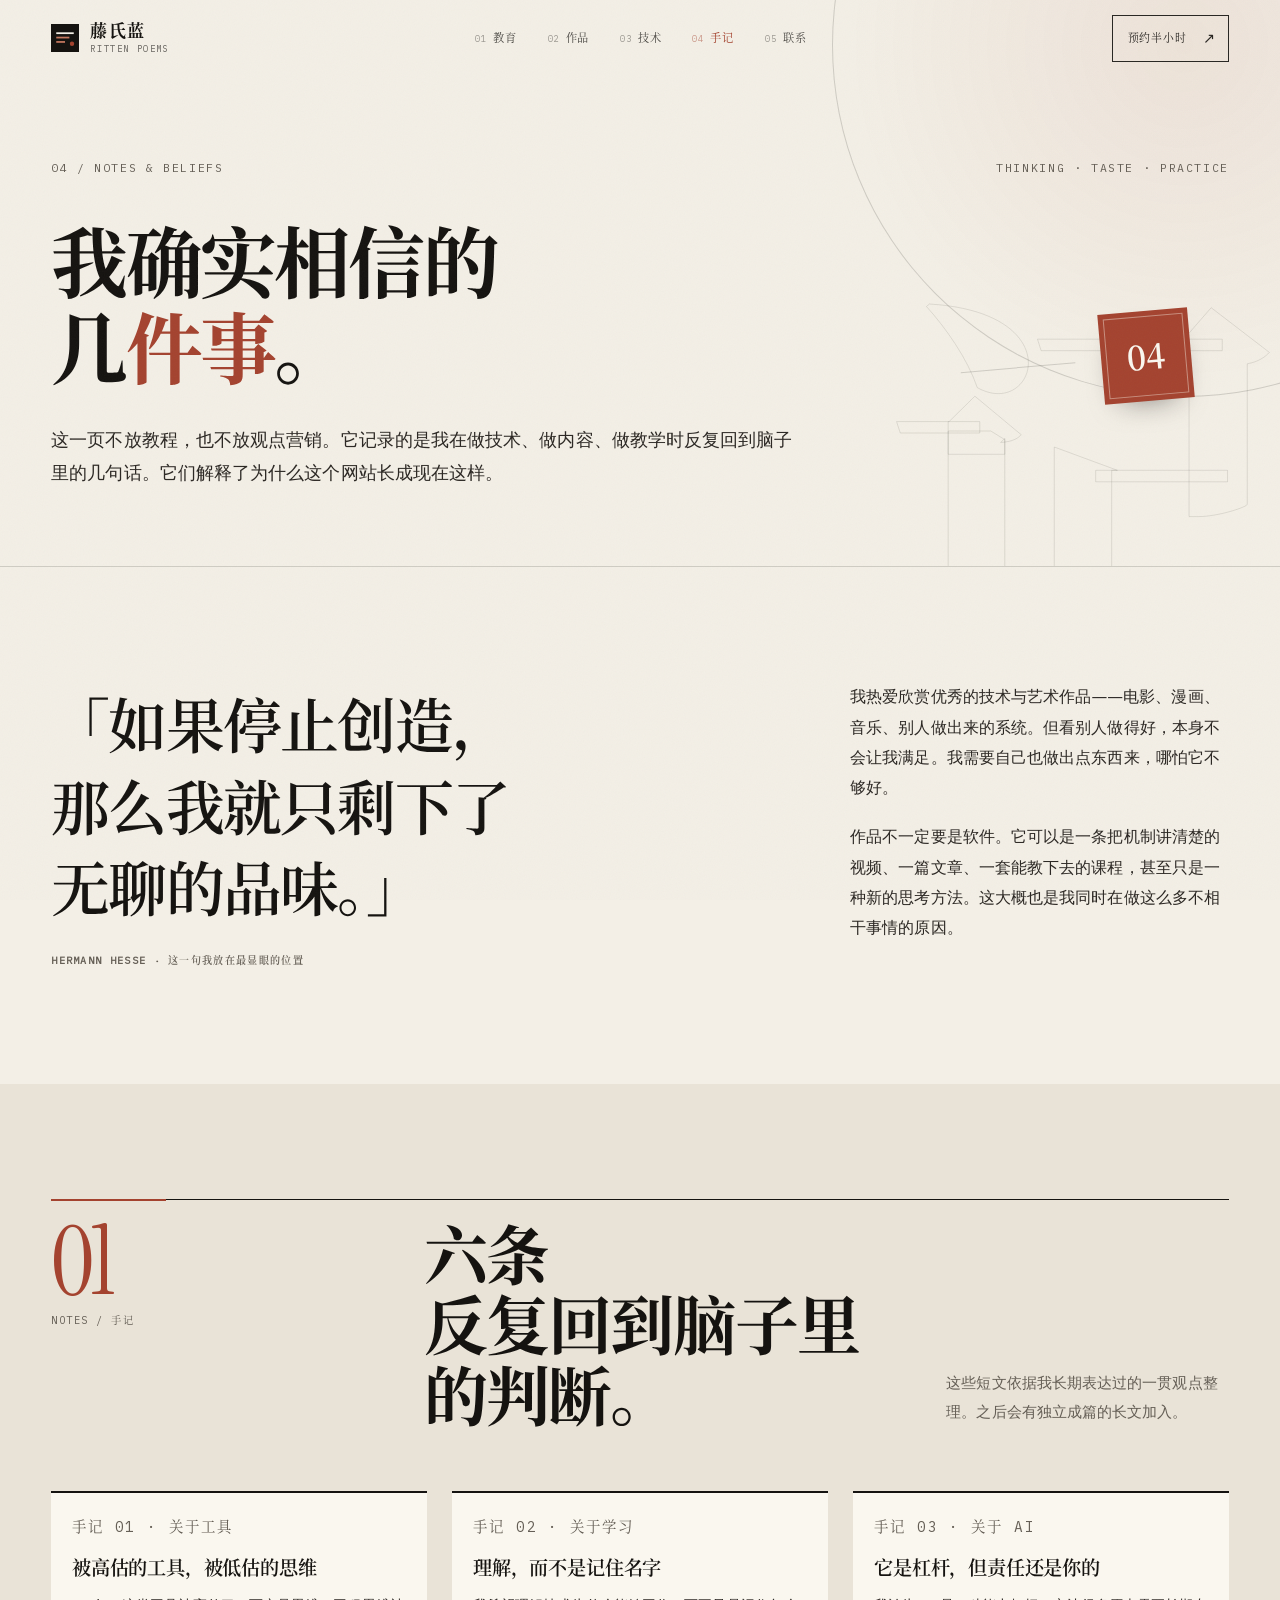
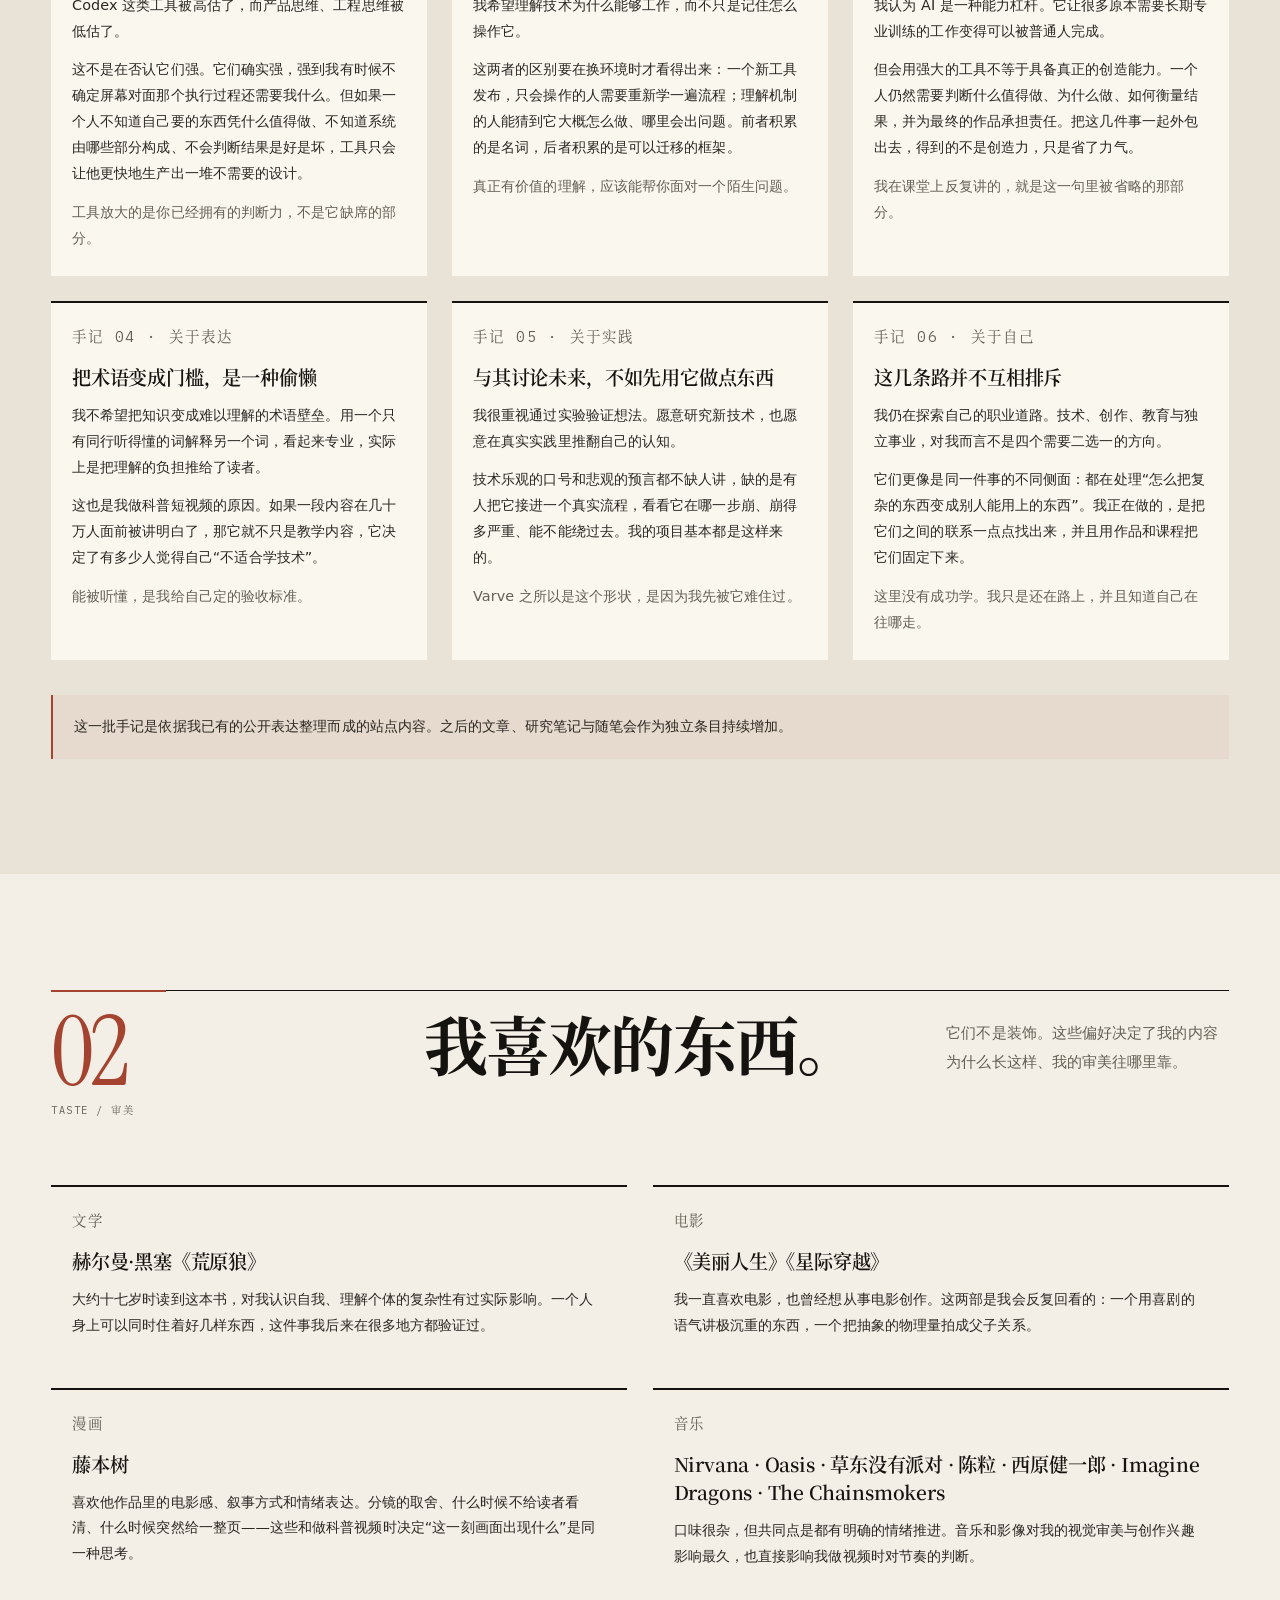
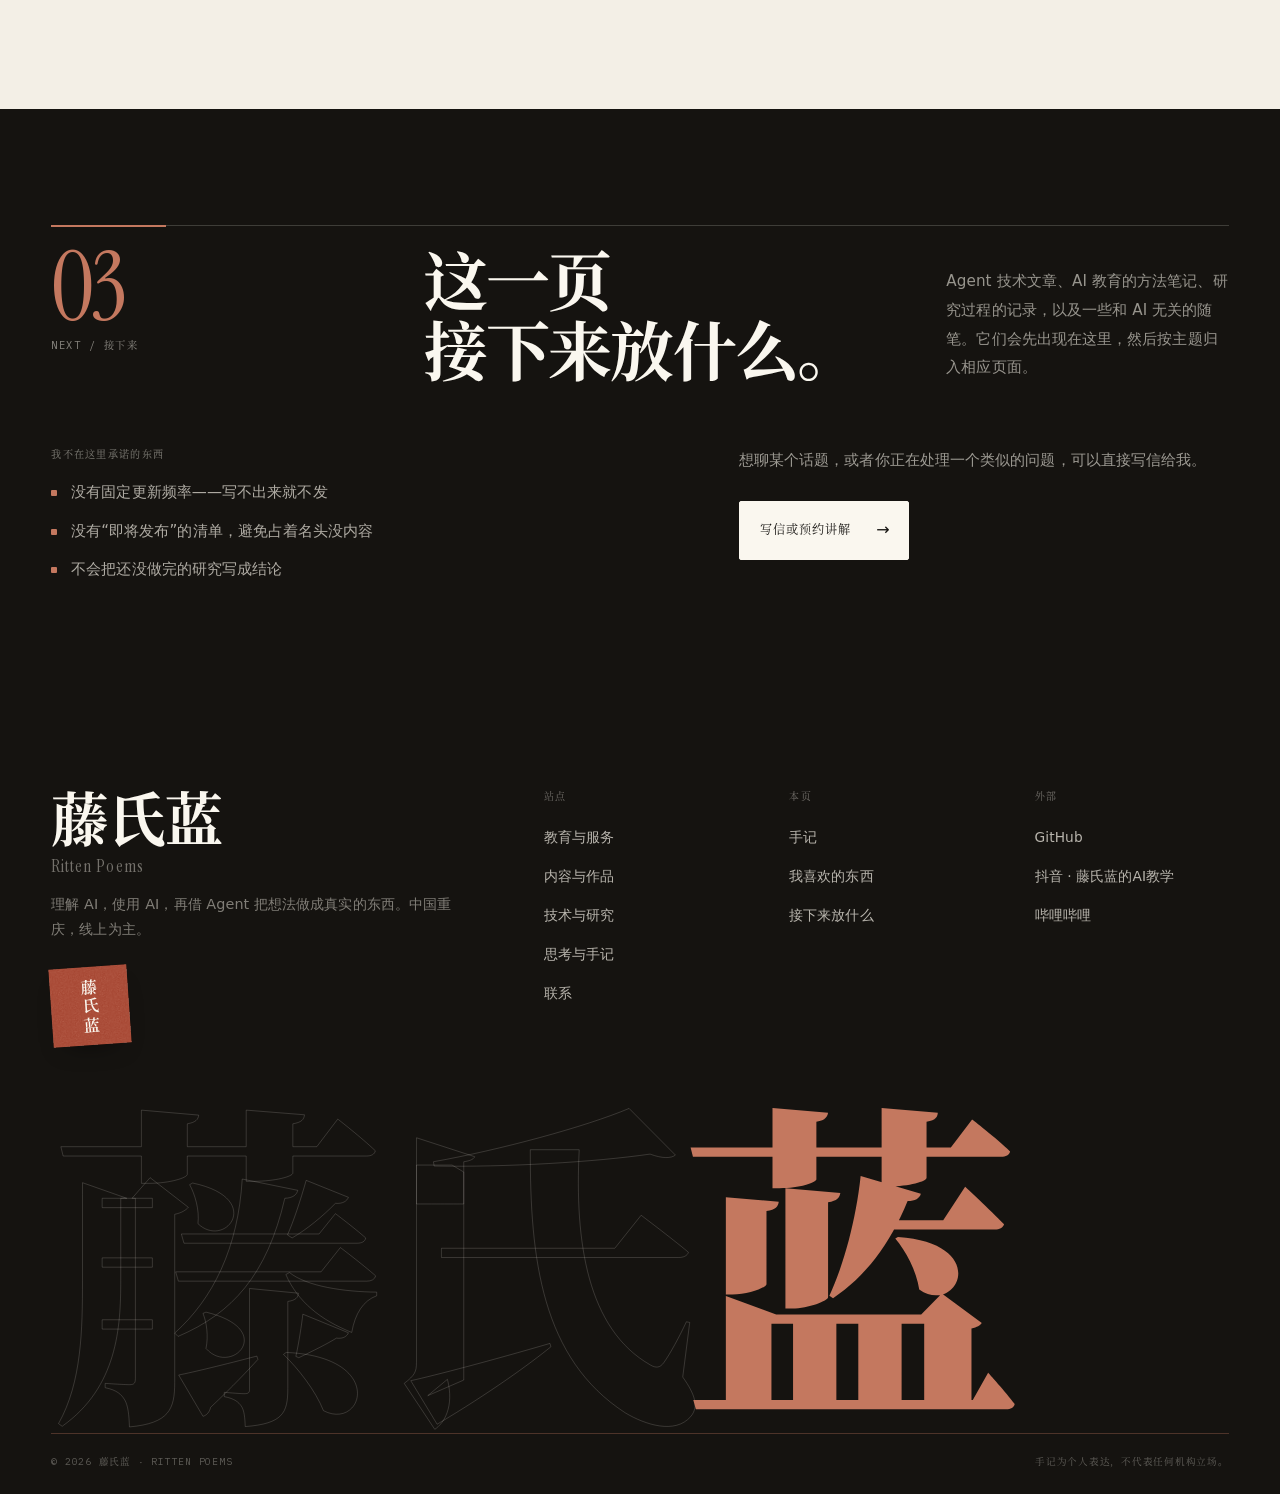
==== web/notes.html @ f220463d "创刊号上线：公开站点源码、字体工程与制作方法论" ====
<!DOCTYPE html>
<html lang="zh-CN">
<head>
<meta charset="utf-8">
<meta name="viewport" content="width=device-width, initial-scale=1">
<title>思考与手记 · 藤氏蓝</title>
<meta name="description" content="藤氏蓝关于 AI、学习、创造与技术的个人思考：AI 是能力杠杆而不是替身，工具被高估而产品思维与工程思维被低估，以及影响我审美的文学、电影与音乐。">
<meta name="theme-color" content="#f3efe6">
<link rel="icon" href="favicon.svg" type="image/svg+xml">
<link rel="stylesheet" href="css/site.css">
<script>document.documentElement.className += " js";</script>
<script src="js/site.js" defer></script>
</head>
<body>
<a class="skip" href="#main">跳到正文</a>
<div class="progress" data-progress aria-hidden="true"></div>

<header class="site-head" data-head>
  <div class="site-head__in">
    <a class="wordmark" href="index.html" aria-label="藤氏蓝 · Ritten Poems 首页">
      <svg class="wordmark__mark" viewBox="0 0 64 64" aria-hidden="true"><rect width="64" height="64" fill="#151310"/><rect x="12" y="19" width="40" height="4" fill="#f3efe6"/><rect x="12" y="29" width="30" height="4" fill="#c4785f"/><rect x="12" y="39" width="20" height="4" fill="#c4785f"/><circle cx="48" cy="45" r="5" fill="#a4432f"/></svg>
      <span class="wordmark__txt"><span class="wordmark__cn">藤氏蓝</span><span class="wordmark__en">Ritten Poems</span></span>
    </a>
    <nav class="nav" aria-label="主导航">
      <a href="teach.html"><i>01</i>教育</a>
      <a href="works.html"><i>02</i>作品</a>
      <a href="tech.html"><i>03</i>技术</a>
      <a href="notes.html" aria-current="page"><i>04</i>手记</a>
      <a href="contact.html"><i>05</i>联系</a>
    </nav>
    <a class="head-cta" href="contact.html#free">预约半小时 <span class="arw">↗</span></a>
    <button class="nav__toggle" data-nav-toggle aria-expanded="false" aria-controls="mobile-menu"><span></span><span class="nav__toggle-label">目录</span></button>
  </div>
</header>

<div class="mobile-menu" id="mobile-menu" aria-hidden="true">
  <nav aria-label="移动端导航">
    <a class="mm-link" href="teach.html"><i>01</i>教育与服务</a>
    <a class="mm-link" href="works.html"><i>02</i>内容与作品</a>
    <a class="mm-link" href="tech.html"><i>03</i>技术与研究</a>
    <a class="mm-link" href="notes.html"><i>04</i>思考与手记</a>
    <a class="mm-link" href="contact.html"><i>05</i>联系</a>
  </nav>
  <div class="mobile-menu__foot mono">
    <span>Chongqing, CN</span>
    <a href="contact.html#free">预约免费讲解 ↗</a>
  </div>
</div>

<main id="main">

  <section class="page-hero">
    <span class="page-hero__ghost" aria-hidden="true">记</span>
    <span class="page-hero__stamp" aria-hidden="true">04</span>
    <div class="shell page-hero__in">
      <div class="page-hero__meta mono"><span>04 / Notes &amp; Beliefs</span><span>Thinking · Taste · Practice</span></div>
      <h1>我确实相信的<br>几<span class="hl">件事</span>。</h1>
      <p class="page-hero__lead">这一页不放教程，也不放观点营销。它记录的是我在做技术、做内容、做教学时反复回到脑子里的几句话。它们解释了为什么这个网站长成现在这样。</p>
    </div>
  </section>

  <section class="section">
    <div class="shell">
      <div class="split split--wide">
        <blockquote class="pull" data-reveal>「如果停止创造，<br>那么我就只剩下了<br>无聊的品味。」<span class="meta" style="display:block;margin-top:1.6rem">Hermann Hesse · 这一句我放在最显眼的位置</span></blockquote>
        <div class="prose" data-reveal>
          <p>我热爱欣赏优秀的技术与艺术作品——电影、漫画、音乐、别人做出来的系统。但看别人做得好，本身不会让我满足。我需要自己也做出点东西来，哪怕它不够好。</p>
          <p>作品不一定要是软件。它可以是一条把机制讲清楚的视频、一篇文章、一套能教下去的课程，甚至只是一种新的思考方法。这大概也是我同时在做这么多不相干事情的原因。</p>
        </div>
      </div>
    </div>
  </section>

  <section class="section section--alt" id="entries">
    <div class="shell">
      <div class="chapter">
        <div class="chapter__idx"><b>01</b>Notes / 手记</div>
        <div class="chapter__main">
          <h2>六条<br>反复回到脑子里的判断。</h2>
          <p class="chapter__note">这些短文依据我长期表达过的一贯观点整理。之后会有独立成篇的长文加入。</p>
        </div>
      </div>

      <div class="notes-grid" data-reveal-group>
        <article class="note-card" data-reveal>
          <p class="meta">手记 01 · 关于工具</p>
          <h3>被高估的工具，被低估的思维</h3>
          <p>Codex 这类工具被高估了，而产品思维、工程思维被低估了。</p>
          <p>这不是在否认它们强。它们确实强，强到我有时候不确定屏幕对面那个执行过程还需要我什么。但如果一个人不知道自己要的东西凭什么值得做、不知道系统由哪些部分构成、不会判断结果是好是坏，工具只会让他更快地生产出一堆不需要的设计。</p>
          <p style="margin:0;color:var(--ink-3);font-size:.9rem">工具放大的是你已经拥有的判断力，不是它缺席的部分。</p>
        </article>

        <article class="note-card" data-reveal>
          <p class="meta">手记 02 · 关于学习</p>
          <h3>理解，而不是记住名字</h3>
          <p>我希望理解技术为什么能够工作，而不只是记住怎么操作它。</p>
          <p>这两者的区别要在换环境时才看得出来：一个新工具发布，只会操作的人需要重新学一遍流程；理解机制的人能猜到它大概怎么做、哪里会出问题。前者积累的是名词，后者积累的是可以迁移的框架。</p>
          <p style="margin:0;color:var(--ink-3);font-size:.9rem">真正有价值的理解，应该能帮你面对一个陌生问题。</p>
        </article>

        <article class="note-card" data-reveal>
          <p class="meta">手记 03 · 关于 AI</p>
          <h3>它是杠杆，但责任还是你的</h3>
          <p>我认为 AI 是一种能力杠杆。它让很多原本需要长期专业训练的工作变得可以被普通人完成。</p>
          <p>但会用强大的工具不等于具备真正的创造能力。一个人仍然需要判断什么值得做、为什么做、如何衡量结果，并为最终的作品承担责任。把这几件事一起外包出去，得到的不是创造力，只是省了力气。</p>
          <p style="margin:0;color:var(--ink-3);font-size:.9rem">我在课堂上反复讲的，就是这一句里被省略的那部分。</p>
        </article>

        <article class="note-card" data-reveal>
          <p class="meta">手记 04 · 关于表达</p>
          <h3>把术语变成门槛，是一种偷懒</h3>
          <p>我不希望把知识变成难以理解的术语壁垒。用一个只有同行听得懂的词解释另一个词，看起来专业，实际上是把理解的负担推给了读者。</p>
          <p>这也是我做科普短视频的原因。如果一段内容在几十万人面前被讲明白了，那它就不只是教学内容，它决定了有多少人觉得自己“不适合学技术”。</p>
          <p style="margin:0;color:var(--ink-3);font-size:.9rem">能被听懂，是我给自己定的验收标准。</p>
        </article>

        <article class="note-card" data-reveal>
          <p class="meta">手记 05 · 关于实践</p>
          <h3>与其讨论未来，不如先用它做点东西</h3>
          <p>我很重视通过实验验证想法。愿意研究新技术，也愿意在真实实践里推翻自己的认知。</p>
          <p>技术乐观的口号和悲观的预言都不缺人讲，缺的是有人把它接进一个真实流程，看看它在哪一步崩、崩得多严重、能不能绕过去。我的项目基本都是这样来的。</p>
          <p style="margin:0;color:var(--ink-3);font-size:.9rem">Varve 之所以是这个形状，是因为我先被它难住过。</p>
        </article>

        <article class="note-card" data-reveal>
          <p class="meta">手记 06 · 关于自己</p>
          <h3>这几条路并不互相排斥</h3>
          <p>我仍在探索自己的职业道路。技术、创作、教育与独立事业，对我而言不是四个需要二选一的方向。</p>
          <p>它们更像是同一件事的不同侧面：都在处理“怎么把复杂的东西变成别人能用上的东西”。我正在做的，是把它们之间的联系一点点找出来，并且用作品和课程把它们固定下来。</p>
          <p style="margin:0;color:var(--ink-3);font-size:.9rem">这里没有成功学。我只是还在路上，并且知道自己在往哪走。</p>
        </article>
      </div>

      <div class="callout" style="margin-top:2.2rem">这一批手记是依据我已有的公开表达整理而成的站点内容。之后的文章、研究笔记与随笔会作为独立条目持续增加。</div>
    </div>
  </section>

  <section class="section" id="taste">
    <div class="shell">
      <div class="chapter">
        <div class="chapter__idx"><b>02</b>Taste / 审美</div>
        <div class="chapter__main">
          <h2>我喜欢的东西。</h2>
          <p class="chapter__note">它们不是装饰。这些偏好决定了我的内容为什么长这样、我的审美往哪里靠。</p>
        </div>
      </div>
      <div class="notes-grid notes-grid--2" data-reveal-group>
        <div class="note-card" data-reveal>
          <p class="meta">文学</p>
          <h3>赫尔曼·黑塞《荒原狼》</h3>
          <p style="margin:0">大约十七岁时读到这本书，对我认识自我、理解个体的复杂性有过实际影响。一个人身上可以同时住着好几样东西，这件事我后来在很多地方都验证过。</p>
        </div>
        <div class="note-card" data-reveal>
          <p class="meta">电影</p>
          <h3>《美丽人生》《星际穿越》</h3>
          <p style="margin:0">我一直喜欢电影，也曾经想从事电影创作。这两部是我会反复回看的：一个用喜剧的语气讲极沉重的东西，一个把抽象的物理量拍成父子关系。</p>
        </div>
        <div class="note-card" data-reveal>
          <p class="meta">漫画</p>
          <h3>藤本树</h3>
          <p style="margin:0">喜欢他作品里的电影感、叙事方式和情绪表达。分镜的取舍、什么时候不给读者看清、什么时候突然给一整页——这些和做科普视频时决定“这一刻画面出现什么”是同一种思考。</p>
        </div>
        <div class="note-card" data-reveal>
          <p class="meta">音乐</p>
          <h3>Nirvana · Oasis · 草东没有派对 · 陈粒 · 西原健一郎 · Imagine Dragons · The Chainsmokers</h3>
          <p style="margin:0">口味很杂，但共同点是都有明确的情绪推进。音乐和影像对我的视觉审美与创作兴趣影响最久，也直接影响我做视频时对节奏的判断。</p>
        </div>
      </div>
    </div>
  </section>

  <section class="section section--ink" id="next">
    <div class="shell">
      <div class="chapter">
        <div class="chapter__idx"><b>03</b>Next / 接下来</div>
        <div class="chapter__main">
          <h2>这一页<br>接下来放什么。</h2>
          <p class="chapter__note">Agent 技术文章、AI 教育的方法笔记、研究过程的记录，以及一些和 AI 无关的随笔。它们会先出现在这里，然后按主题归入相应页面。</p>
        </div>
      </div>
      <div class="split">
        <div>
          <p class="meta" style="margin-bottom:1rem">我不在这里承诺的东西</p>
          <ul class="ticks">
            <li>没有固定更新频率——写不出来就不发</li>
            <li>没有“即将发布”的清单，避免占着名头没内容</li>
            <li>不会把还没做完的研究写成结论</li>
          </ul>
        </div>
        <div>
          <p style="color:rgba(247,243,233,.6);font-size:.95rem;line-height:1.9;margin:0 0 1.6rem">想聊某个话题，或者你正在处理一个类似的问题，可以直接写信给我。</p>
          <a class="btn btn--light" href="contact.html">写信或预约讲解 <span class="arw">→</span></a>
        </div>
      </div>
    </div>
  </section>

</main>

<footer class="footer">
  <div class="shell">
    <div class="footer__top">
      <div class="footer__brand">
        <a class="footer__mark" href="index.html">藤氏蓝<span>Ritten Poems</span></a>
        <p>理解 AI，使用 AI，再借 Agent 把想法做成真实的东西。中国重庆，线上为主。</p>
      </div>
      <div>
        <h4>站点</h4>
        <ul>
          <li><a href="teach.html">教育与服务</a></li>
          <li><a href="works.html">内容与作品</a></li>
          <li><a href="tech.html">技术与研究</a></li>
          <li><a href="notes.html">思考与手记</a></li>
          <li><a href="contact.html">联系</a></li>
        </ul>
      </div>
      <div>
        <h4>本页</h4>
        <ul>
          <li><a href="#entries">手记</a></li>
          <li><a href="#taste">我喜欢的东西</a></li>
          <li><a href="#next">接下来放什么</a></li>
        </ul>
      </div>
      <div>
        <h4>外部</h4>
        <ul>
          <li><a href="https://github.com/rittenpoems-beep" target="_blank" rel="noopener">GitHub</a></li>
          <li><a href="https://www.douyin.com/user/MS4wLjABAAAA21GorSYDQlH0wF6z7R6nnLK7dC2-dkVyIxDOVbX0vnaSavxGAOLrkOw1Rs21O1Dj" target="_blank" rel="noopener">抖音 · 藤氏蓝的AI教学</a></li>
          <li><a href="https://space.bilibili.com/355780847" target="_blank" rel="noopener">哔哩哔哩</a></li>
        </ul>
      </div>
    </div>
    <div class="footer__mega" aria-hidden="true">藤氏<span>蓝</span></div>
    <div class="footer__fine">
      <span>© <span data-year>2026</span> 藤氏蓝 · Ritten Poems</span>
      <span>手记为个人表达，不代表任何机构立场。</span>
    </div>
  </div>
</footer>
</body>
</html>
---- web/css/site.css ----
/* =========================================================
   藤氏蓝 · Ritten Poems
   Visual system: warm paper, ink, a single seal red.
   Editorial Chinese serif, hairline rules, circles, seal stamps.
   No framework, no build step.
   ========================================================= */

@font-face{
  font-family:"Noto Serif SC";
  src:url("../assets/fonts/noto-serif-sc-subset.woff2") format("woff2");
  font-weight:200 900;
  font-style:normal;
  font-display:swap;
}
@font-face{
  font-family:"Instrument Serif";
  src:url("../assets/fonts/instrument-serif.woff2") format("woff2");
  font-weight:400;
  font-style:normal;
  font-display:swap;
}
@font-face{
  font-family:"Instrument Serif";
  src:url("../assets/fonts/instrument-serif-italic.woff2") format("woff2");
  font-weight:400;
  font-style:italic;
  font-display:swap;
}
@font-face{
  font-family:"IBM Plex Mono";
  src:url("../assets/fonts/ibm-plex-mono.woff2") format("woff2");
  font-weight:400;
  font-style:normal;
  font-display:swap;
}

:root{
  --paper:#f3efe6;
  --paper-2:#e9e3d7;
  --paper-3:#d8d0c1;
  --bone:#faf7ef;
  --ink:#151310;
  --ink-2:#2b2723;
  --ink-3:#655f56;
  --seal:#a4432f;
  --seal-deep:#7f3021;
  --seal-bright:#c4785f;
  --seal-wash:#efe0d8;
  --line:rgba(21,19,16,.16);
  --line-soft:rgba(21,19,16,.09);
  --line-light:rgba(250,247,239,.18);
  --line-light-soft:rgba(250,247,239,.1);

  --serif:"Noto Serif SC","Source Han Serif SC","Songti SC",STSong,"SimSun",serif;
  --sans:"PingFang SC","HarmonyOS Sans SC","Microsoft YaHei","Noto Sans SC",system-ui,sans-serif;
  --latin:"Instrument Serif","Noto Serif SC",Georgia,serif;
  --mono:"IBM Plex Mono","Noto Serif SC","SFMono-Regular",Consolas,"Liberation Mono",monospace;
  --grain:url("data:image/svg+xml,%3Csvg xmlns='http://www.w3.org/2000/svg' width='220' height='220'%3E%3Cfilter id='g'%3E%3CfeTurbulence type='fractalNoise' baseFrequency='.82' numOctaves='4' stitchTiles='stitch'/%3E%3CfeColorMatrix type='saturate' values='0'/%3E%3C/filter%3E%3Crect width='100%25' height='100%25' filter='url(%23g)' opacity='.72'/%3E%3C/svg%3E");

  --shell:min(1440px,92vw);
  --gutter:max(1.25rem,4vw);
  --head-h:78px;
  --radius:2px;
}

*,*::before,*::after{box-sizing:border-box}
html{-webkit-text-size-adjust:100%;scroll-behavior:smooth}
[id]{scroll-margin-top:calc(var(--head-h) + 1.4rem)}
body{
  margin:0;
  background:var(--paper);
  color:var(--ink);
  font-family:var(--sans);
  font-size:1.02rem;
  line-height:1.85;
  font-weight:400;
  letter-spacing:.005em;
  -webkit-font-smoothing:antialiased;
  text-rendering:optimizeLegibility;
}
body::after{
  content:"";
  position:fixed;
  inset:0;
  z-index:90;
  pointer-events:none;
  opacity:.035;
  background-image:url("data:image/svg+xml,%3Csvg xmlns='http://www.w3.org/2000/svg' width='180' height='180'%3E%3Cfilter id='n'%3E%3CfeTurbulence type='fractalNoise' baseFrequency='.85' numOctaves='3' stitchTiles='stitch'/%3E%3C/filter%3E%3Crect width='100%25' height='100%25' filter='url(%23n)'/%3E%3C/svg%3E");
}
img{max-width:100%;height:auto;display:block}
svg{display:block}
a{color:inherit;text-decoration:none}
button{font:inherit;color:inherit;background:none;border:0;padding:0;cursor:pointer}
ul,ol{margin:0;padding:0;list-style:none}
p{margin:0 0 1.1em}
h1,h2,h3,h4,h5,p,figure,blockquote,dl,dd{margin:0}
em{font-style:normal}
code{font-family:var(--mono);font-size:.88em}
::selection{background:var(--seal);color:var(--bone)}
:focus-visible{outline:2px solid var(--seal);outline-offset:4px}
.section--ink :focus-visible,.section--seal :focus-visible,.hero :focus-visible,.footer :focus-visible{outline-color:var(--bone)}

.shell{width:var(--shell);margin-inline:auto}
.mono{font-family:var(--mono);font-size:.7rem;line-height:1.6;letter-spacing:.14em;text-transform:uppercase;font-weight:400}
.meta{font-family:var(--mono);font-size:.6rem;line-height:1.7;letter-spacing:.13em;text-transform:uppercase;color:var(--ink-3)}
.section--ink .meta,.section--seal .meta,.hero .meta,.footer .meta{color:rgba(247,243,233,.44)}
.kicker{display:flex;align-items:center;gap:.8rem;font-family:var(--mono);font-size:.7rem;letter-spacing:.16em;text-transform:uppercase}
.kicker .dot{width:7px;height:7px;background:var(--seal);border-radius:50%;flex:none}
.section--ink .kicker .dot,.hero .kicker .dot,.section--seal .kicker .dot{background:var(--seal-bright)}
.rule{height:1px;background:var(--line);border:0;margin:0}
.sr-only{position:absolute;width:1px;height:1px;padding:0;margin:-1px;overflow:hidden;clip:rect(0,0,0,0);white-space:nowrap;border:0}
.skip{position:fixed;left:1rem;top:-100px;z-index:200;background:var(--ink);color:var(--bone);padding:.7rem 1rem;font-family:var(--mono);font-size:.75rem;letter-spacing:.08em}
.skip:focus{top:1rem}
.progress{position:fixed;left:0;top:0;z-index:120;height:2px;width:100%;background:var(--seal);transform-origin:0 50%;transform:scaleX(var(--p,0));pointer-events:none}

/* ---------- links & buttons ---------- */
.u-link{position:relative;display:inline-block;padding-bottom:2px;background-image:linear-gradient(currentColor,currentColor);background-size:100% 1px;background-repeat:no-repeat;background-position:0 100%;transition:background-size .35s ease,color .25s ease}
.u-link:hover{background-size:0 1px}
.btn{
  display:inline-flex;align-items:center;justify-content:space-between;gap:1.6rem;
  min-height:52px;padding:.85rem 1.15rem .85rem 1.25rem;
  background:var(--ink);color:var(--bone);
  font-family:var(--mono);font-size:.72rem;letter-spacing:.12em;text-transform:uppercase;
  border:1px solid var(--ink);border-radius:var(--radius);
  transition:background .3s ease,color .3s ease,border-color .3s ease,transform .3s ease;
}
.btn .arw{font-family:var(--sans);font-size:1rem;letter-spacing:0;transition:transform .3s ease}
.btn:hover{background:var(--seal);border-color:var(--seal);transform:translateY(-2px)}
.btn:hover .arw{transform:translateX(4px)}
.btn--seal{background:var(--seal);border-color:var(--seal);color:var(--bone)}
.btn--seal:hover{background:var(--ink);border-color:var(--ink)}
.btn--ghost{background:transparent;color:var(--ink);border-color:var(--line)}
.btn--ghost:hover{background:var(--ink);color:var(--bone);border-color:var(--ink)}
.btn--light{background:var(--bone);border-color:var(--bone);color:var(--ink)}
.btn--light:hover{background:var(--seal-bright);border-color:var(--seal-bright);color:var(--ink)}
.btn--mini{display:inline-flex;align-items:center;min-height:30px;padding:.25rem .6rem;border:1px solid var(--line);font-family:var(--mono);font-size:.62rem;letter-spacing:.1em;text-transform:uppercase;transition:.25s}
.btn--mini:hover{background:var(--ink);color:var(--bone);border-color:var(--ink)}
.txtlink{display:inline-flex;align-items:center;gap:.45rem;font-family:var(--mono);font-size:.7rem;letter-spacing:.1em;text-transform:uppercase;border-bottom:1px solid var(--line);padding-bottom:3px;transition:color .25s,border-color .25s}
.txtlink:hover{color:var(--seal);border-color:var(--seal)}
.txtlink .arw{font-family:var(--sans);font-size:.9rem;transition:transform .25s}
.txtlink:hover .arw{transform:translate(3px,-3px)}

/* ---------- header ---------- */
.site-head{
  position:fixed;inset:0 0 auto;z-index:100;
  height:var(--head-h);
  display:flex;align-items:center;
  padding-inline:var(--gutter);
  color:var(--ink);
  transition:background .35s ease,color .35s ease,border-color .35s ease,backdrop-filter .35s ease;
  border-bottom:1px solid transparent;
}
.site-head__in{width:100%;display:flex;align-items:center;justify-content:space-between;gap:2rem}
.site-head.is-scrolled{
  background:rgba(243,239,230,.9);
  -webkit-backdrop-filter:blur(14px);backdrop-filter:blur(14px);
  border-bottom-color:var(--line-soft);
  color:var(--ink);
}
.site-head--light{color:var(--bone)}
.site-head--light.is-scrolled{color:var(--ink)}
.wordmark{display:flex;align-items:center;gap:.7rem;flex:none}
.wordmark__mark{width:28px;height:28px;flex:none}
.wordmark__cn{font-family:var(--serif);font-weight:700;font-size:1.06rem;letter-spacing:.08em;line-height:1}
.wordmark__en{font-family:var(--mono);font-size:.56rem;letter-spacing:.18em;text-transform:uppercase;opacity:.62;line-height:1.3}
.wordmark__txt{display:flex;flex-direction:column;gap:.28rem}
.nav{display:flex;align-items:center;gap:clamp(1rem,2.4vw,2.4rem)}
.nav a{display:flex;align-items:baseline;gap:.38rem;font-family:var(--mono);font-size:.66rem;letter-spacing:.1em;text-transform:uppercase;white-space:nowrap;opacity:.78;transition:opacity .25s,color .25s}
.nav a i{font-style:normal;font-size:.55rem;opacity:.5}
.nav a:hover,.nav a[aria-current="page"]{opacity:1;color:var(--seal)}
.site-head--light:not(.is-scrolled) .nav a:hover,.site-head--light:not(.is-scrolled) .nav a[aria-current="page"]{color:var(--seal-bright)}
.head-cta{display:inline-flex;align-items:center;gap:1rem;border:1px solid currentColor;padding:.55rem .75rem .55rem .9rem;font-family:var(--mono);font-size:.64rem;letter-spacing:.1em;text-transform:uppercase;transition:.3s;opacity:.9}
.head-cta:hover{background:var(--seal);border-color:var(--seal);color:var(--bone);opacity:1}
.head-cta .arw{font-family:var(--sans);font-size:.9rem}
.nav__toggle{display:none;align-items:center;gap:.55rem;font-family:var(--mono);font-size:.65rem;letter-spacing:.12em;text-transform:uppercase}
.nav__toggle span{display:block;width:18px;height:1px;background:currentColor;position:relative}
.nav__toggle span::after{content:"";position:absolute;left:0;top:5px;width:18px;height:1px;background:currentColor}
.nav__toggle .nav__toggle-label{width:auto;height:auto;background:none;white-space:nowrap}
.nav__toggle .nav__toggle-label::after{content:none}
.mobile-menu{position:fixed;inset:0;z-index:99;background:var(--ink);color:var(--bone);padding:calc(var(--head-h) + 3rem) var(--gutter) 3rem;display:flex;flex-direction:column;justify-content:space-between;transform:translateY(-100%);transition:transform .5s cubic-bezier(.76,0,.24,1);visibility:hidden}
body[data-menu="open"] .mobile-menu{transform:translateY(0);visibility:visible}
.mobile-menu a.mm-link{display:flex;align-items:baseline;gap:1rem;padding:.55rem 0;border-bottom:1px solid var(--line-light-soft);font-family:var(--serif);font-weight:600;font-size:clamp(2rem,8vw,3rem);line-height:1.25}
.mobile-menu a.mm-link i{font-family:var(--mono);font-style:normal;font-size:.62rem;letter-spacing:.14em;color:var(--seal-bright)}
.mobile-menu__foot{display:flex;justify-content:space-between;gap:1rem;flex-wrap:wrap;color:rgba(247,243,233,.55)}
body[data-menu="open"]{overflow:hidden}
body[data-menu="open"] .site-head,
body[data-menu="open"] .site-head.is-scrolled{background:transparent;border-bottom-color:transparent;color:var(--bone)}

/* ---------- hero ---------- */
.hero{position:relative;background:var(--paper);color:var(--ink);overflow:hidden;padding-top:calc(var(--head-h) + clamp(3.2rem,7vh,6rem))}
.hero::before{content:"";position:absolute;right:-15vw;top:-17vw;width:55vw;height:55vw;border-radius:50%;border:1px solid var(--line);background:radial-gradient(circle at 34% 66%,rgba(164,67,47,.06),transparent 62%);pointer-events:none}
.hero::after{content:"";position:absolute;left:0;right:0;bottom:0;height:1px;background:var(--line)}
.hero__ghost{position:absolute;right:-.03em;top:.04em;font-family:var(--latin);font-size:min(33vw,33rem);line-height:.72;color:transparent;-webkit-text-stroke:1px rgba(21,19,16,.1);pointer-events:none;user-select:none;letter-spacing:-.04em}
.hero__in{position:relative;z-index:2;display:grid;grid-template-columns:minmax(0,1.34fr) minmax(270px,.66fr);gap:clamp(2.4rem,6vw,6.5rem);align-items:center;min-height:calc(100svh - var(--head-h) - 11rem);padding-bottom:clamp(3.2rem,7vh,6rem)}
.hero__copy{max-width:62rem}
.hero__kicker{color:var(--ink-3);margin-bottom:clamp(1.6rem,3.4vh,2.8rem)}
.hero__title{font-family:var(--serif);font-weight:700;font-size:clamp(3.05rem,8.15vw,9rem);line-height:.98;letter-spacing:-.035em;margin:0;color:var(--ink)}
.hero__line{display:block;white-space:nowrap}
.hero__line--2{padding-left:.82em}
.hero__line--3{color:var(--ink)}
.hero__title .latin{font-family:var(--latin);font-style:italic;font-weight:400;letter-spacing:-.01em;color:var(--seal);font-size:1.06em;padding-right:.06em}
.hero__title .stop{color:var(--seal)}
.hero__sub{max-width:32em;margin-top:clamp(1.5rem,3vh,2.4rem);color:var(--ink-3);font-size:clamp(1rem,1.35vw,1.14rem);line-height:1.8}
.hero__sub b{color:var(--ink);font-weight:600}
.hero__actions{display:flex;align-items:center;gap:1.2rem;flex-wrap:wrap;margin-top:clamp(1.8rem,4vh,2.8rem)}
.hero__actions .txtlink{color:var(--ink-3);border-bottom-color:var(--line)}
.hero__actions .txtlink:hover{color:var(--ink);border-color:var(--ink)}
.hero__rail{position:absolute;left:max(.7rem,1.15vw);top:calc(var(--head-h) + 2.2rem);z-index:3;display:flex;flex-direction:column;align-items:center;gap:1.1rem;writing-mode:vertical-rl;transform:rotate(180deg);font-family:var(--mono);font-size:.52rem;letter-spacing:.26em;text-transform:uppercase;color:var(--ink-3)}
.hero__rail::before{content:"";width:1px;height:60px;background:var(--seal)}
@media(max-width:1280px){.hero__rail{display:none}}
.hero__aside{justify-self:end;display:flex;flex-direction:column;align-items:flex-end;gap:1rem;width:100%;max-width:360px}
.portrait{position:relative;width:100%;margin:0;padding:0 0 1rem 1rem}
.portrait::before{content:"";position:absolute;left:-7%;bottom:0;width:86%;aspect-ratio:1;border-radius:50%;background:var(--ink);z-index:0}
.portrait::after{content:"";position:absolute;right:-8px;top:11%;width:9px;height:9px;border-radius:50%;background:var(--seal);z-index:4}
.portrait__frame{position:relative;z-index:1;aspect-ratio:3/4;background:var(--paper-3);border:1px solid var(--ink);overflow:hidden;isolation:isolate}
.portrait__frame::before{content:"";position:absolute;inset:0;z-index:2;background-image:radial-gradient(rgba(21,19,16,.4) .7px,transparent .8px);background-size:4px 4px;mix-blend-mode:multiply;opacity:.4;pointer-events:none}
.portrait__frame::after{content:"";position:absolute;inset:0;z-index:3;background:linear-gradient(to top,rgba(21,19,16,.2),transparent 42%);pointer-events:none}
.portrait img{width:100%;height:100%;object-fit:cover;object-position:48% 32%;filter:grayscale(1) contrast(1.06) sepia(.06);mix-blend-mode:multiply;transform:scale(1.02)}
.portrait__tag{position:absolute;left:0;bottom:0;z-index:4;padding:.5rem .65rem;font-family:var(--mono);font-size:.54rem;letter-spacing:.16em;text-transform:uppercase;color:var(--ink);background:rgba(250,247,239,.86);border-top:1px solid var(--line)}
.portrait__seal{position:absolute;right:.9rem;top:.9rem;z-index:4;width:36px;height:36px;display:grid;place-items:center;background:var(--seal);color:var(--bone);font-family:var(--serif);font-size:1rem;font-weight:600;line-height:1;box-shadow:0 2px 10px rgba(21,19,16,.18)}
.portrait__caption{position:relative;z-index:2;width:100%;display:flex;justify-content:space-between;gap:1rem;color:var(--ink-3);padding-top:.55rem}
.hero__stats{position:relative;z-index:2;display:grid;grid-template-columns:repeat(4,1fr);border-top:1px solid var(--ink)}
.hero__stat{padding:1.15rem 1.2rem 1.35rem 0;border-right:1px solid var(--line)}
.hero__stat:last-child{border-right:0}
.hero__stat b{display:block;font-family:var(--serif);font-weight:600;font-size:clamp(1.3rem,2.2vw,1.9rem);line-height:1.2;letter-spacing:-.01em;font-feature-settings:"tnum" 1;color:var(--ink)}
.hero__stat span{display:block;margin-top:.35rem;font-family:var(--mono);font-size:.58rem;letter-spacing:.13em;text-transform:uppercase;color:var(--ink-3);line-height:1.7}
.hero__note{position:relative;z-index:2;display:flex;justify-content:space-between;gap:1.5rem;padding:.7rem 0 1.1rem;color:var(--ink-3);font-family:var(--mono);font-size:.55rem;letter-spacing:.12em;text-transform:uppercase}
.scroll-cue{display:flex;align-items:center;gap:.6rem;font-family:var(--mono);font-size:.55rem;letter-spacing:.16em;text-transform:uppercase}
.scroll-cue i{display:block;width:34px;height:1px;background:var(--line);position:relative;overflow:hidden}
.scroll-cue i::after{content:"";position:absolute;inset:0;background:var(--seal);animation:cue 2.4s ease-in-out infinite}
@keyframes cue{0%{transform:translateX(-100%)}55%,100%{transform:translateX(100%)}}
.seal-stamp{display:inline-grid;place-items:center;width:32px;height:32px;background:var(--seal);color:var(--bone);font-family:var(--serif);font-size:.9rem;font-weight:600;line-height:1;border-radius:1px;flex:none}

/* ---------- marquee ---------- */
.marquee{background:var(--paper-2);color:var(--ink-3);overflow:hidden;border-top:1px solid var(--line);border-bottom:1px solid var(--line)}
.marquee__track{display:flex;width:max-content;animation:marquee 52s linear infinite;will-change:transform}
.marquee:hover .marquee__track{animation-play-state:paused}
.marquee__row{display:flex;align-items:center;gap:2.2rem;padding:.75rem 1.1rem;flex:none;font-family:var(--mono);font-size:.62rem;letter-spacing:.18em;text-transform:uppercase;white-space:nowrap}
.marquee__row i{font-style:normal;font-family:var(--latin);font-size:1.2rem;letter-spacing:0;text-transform:none;color:var(--seal)}
.marquee__row b{font-weight:400;color:var(--seal)}
@keyframes marquee{to{transform:translateX(-50%)}}

/* ---------- chapter / section ---------- */
.section{padding-block:clamp(5rem,9vw,8.5rem);position:relative}
.section--tight{padding-block:clamp(3.4rem,6vw,5.4rem)}
.section--alt{background:var(--paper-2)}
.section--ink{background:var(--ink);color:var(--bone)}
.section--seal{background:var(--seal);color:var(--bone)}
.section--ink .rule,.section--seal .rule{background:var(--line-light)}
.chapter{display:grid;grid-template-columns:minmax(0,.4fr) minmax(0,1fr);gap:clamp(1rem,4vw,4rem);align-items:start;padding-top:1rem;border-top:1px solid var(--line);margin-bottom:clamp(2.4rem,5vw,4.2rem)}
.section--ink .chapter,.section--seal .chapter{border-top-color:var(--line-light)}
.chapter__idx{font-family:var(--mono);font-size:.62rem;letter-spacing:.15em;text-transform:uppercase;color:var(--ink-3);padding-top:.6rem}
.section--ink .chapter__idx,.section--seal .chapter__idx{color:rgba(247,243,233,.5)}
.chapter__idx b{display:block;font-family:var(--latin);font-weight:400;font-size:clamp(2.2rem,4vw,3.6rem);line-height:.9;color:var(--seal);letter-spacing:-.03em;margin-bottom:.35rem}
.section--ink .chapter__idx b,.section--seal .chapter__idx b{color:var(--seal-bright)}
.chapter__main{display:grid;grid-template-columns:minmax(0,1fr) minmax(15rem,.6fr);gap:clamp(1.5rem,4vw,4rem);align-items:end}
.chapter h2{font-family:var(--serif);font-weight:700;font-size:clamp(2rem,4.5vw,4.1rem);line-height:1.14;letter-spacing:-.03em}
.chapter__note{color:var(--ink-3);font-size:.95rem;line-height:1.9;margin:0;max-width:34em}
.section--ink .chapter__note{color:rgba(247,243,233,.58)}
.section--seal .chapter__note{color:rgba(247,243,233,.7)}
.chapter__link{padding-top:.4rem;justify-self:end}
@media(max-width:900px){.chapter__main{grid-template-columns:1fr}.chapter__link{justify-self:start}}

/* ---------- manifesto ---------- */
.manifesto{display:grid;grid-template-columns:minmax(0,1.25fr) minmax(18rem,.75fr);gap:clamp(2.5rem,7vw,7rem);align-items:start}
.manifesto__statement{font-family:var(--serif);font-weight:600;font-size:clamp(1.65rem,3.4vw,3.15rem);line-height:1.5;letter-spacing:-.02em;margin:0}
.manifesto__statement .blue{color:var(--seal)}
.manifesto__statement .thin{font-weight:300;color:var(--ink-3)}
.manifesto__body{margin-top:2rem;max-width:40em;color:var(--ink-2);font-size:1rem;line-height:1.9}
.manifesto__body p:last-child{margin-bottom:0}
.facts{border-top:1px solid var(--ink)}
.facts__row{display:grid;grid-template-columns:6.5rem minmax(0,1fr);gap:1rem;padding:.95rem 0;border-bottom:1px solid var(--line);align-items:baseline}
.facts__row dt{font-family:var(--mono);font-size:.6rem;letter-spacing:.13em;text-transform:uppercase;color:var(--ink-3)}
.facts__row dd{margin:0;font-size:.94rem;line-height:1.7}
.facts__row a{background-image:linear-gradient(currentColor,currentColor);background-size:100% 1px;background-repeat:no-repeat;background-position:0 100%;transition:background-size .3s}
.facts__row a:hover{background-size:0 1px;color:var(--seal)}
.facts__note{margin-top:1rem;color:var(--ink-3);font-size:.8rem;line-height:1.75}

/* ---------- shots ---------- */
.shots{display:grid;grid-template-columns:repeat(3,minmax(0,1fr));gap:clamp(1.1rem,2.4vw,2rem)}
.shot{display:flex;flex-direction:column;gap:.85rem;min-width:0}
.shot__frame{position:relative;display:flex;flex-direction:column;justify-content:space-between;aspect-ratio:4/5;padding:clamp(1rem,1.7vw,1.5rem);background:var(--ink);color:var(--bone);overflow:hidden;isolation:isolate;border-radius:var(--radius);transition:transform .5s cubic-bezier(.2,.7,.2,1),box-shadow .5s}
.shot:nth-child(3n+2) .shot__frame{background:var(--seal-deep)}
.shot:nth-child(3n+3) .shot__frame{background:var(--ink-2)}
.shot__frame::before{content:"";position:absolute;right:-19%;bottom:-23%;width:74%;aspect-ratio:1;border:1px solid rgba(250,247,239,.15);border-radius:50%;z-index:-1;transition:transform .7s cubic-bezier(.2,.7,.2,1),border-color .5s}
.shot:nth-child(3n+2) .shot__frame::before{border-color:rgba(250,247,239,.26)}
.shot__top{display:flex;justify-content:space-between;gap:1rem;font-family:var(--mono);font-size:.54rem;letter-spacing:.14em;text-transform:uppercase;color:rgba(247,243,233,.56)}
.shot__no{color:var(--seal-bright)}
.shot:nth-child(3n+2) .shot__no{color:var(--bone)}
.shot__big{font-family:var(--serif);font-weight:600;font-size:clamp(1.35rem,2.25vw,2.15rem);line-height:1.34;letter-spacing:-.02em;align-self:flex-start;max-width:100%}
.shot__big br{display:block}
.shot__bottom{display:flex;justify-content:space-between;align-items:flex-end;gap:1rem}
.shot__play{display:flex;align-items:center;gap:.55rem;font-family:var(--mono);font-size:.55rem;letter-spacing:.12em;text-transform:uppercase;color:rgba(247,243,233,.66)}
.shot__play i{display:grid;place-items:center;width:34px;height:34px;border:1px solid rgba(247,243,233,.36);border-radius:50%;font-style:normal;font-size:.55rem;transition:.35s}
.shot__arrow{font-family:var(--sans);font-size:1.1rem;color:rgba(247,243,233,.74);transition:transform .35s}
.shot:hover .shot__frame{transform:translateY(-7px);box-shadow:0 24px 50px -26px rgba(21,19,16,.5)}
.shot:hover .shot__frame::before{transform:scale(1.07);border-color:rgba(250,247,239,.3)}
.shot:hover .shot__play i{background:var(--bone);color:var(--ink);border-color:var(--bone)}
.shot:hover .shot__arrow{transform:translate(4px,-4px)}
.shot:focus-visible{outline-offset:6px}
.shot__meta{display:flex;justify-content:space-between;align-items:baseline;gap:1rem;padding-top:.15rem}
.shot__title{font-size:.88rem;line-height:1.55;color:var(--ink-2);max-width:30em}
.shot__views{font-family:var(--mono);font-size:.62rem;letter-spacing:.06em;color:var(--ink-3);white-space:nowrap}
.shot[hidden]{display:none}

/* ---------- offers ---------- */
.offer{border-top:1px solid var(--ink)}
.offer__item{border-bottom:1px solid var(--line)}
.offer__btn{width:100%;display:grid;grid-template-columns:4.5rem minmax(0,1fr) auto;gap:clamp(1rem,2.5vw,2.4rem);align-items:start;text-align:left;padding:clamp(1.3rem,2.6vw,2rem) 0;transition:color .3s}
.offer__btn:hover{color:var(--seal)}
.offer__idx{font-family:var(--mono);font-size:.65rem;letter-spacing:.12em;color:var(--ink-3);padding-top:.55rem}
.offer__title{display:block;font-family:var(--serif);font-weight:600;font-size:clamp(1.35rem,2.6vw,2.45rem);line-height:1.3;letter-spacing:-.02em}
.offer__who{display:block;margin-top:.5rem;color:var(--ink-3);font-size:.85rem;line-height:1.75;max-width:52em}
.offer__sign{width:40px;height:40px;border:1px solid var(--line);border-radius:50%;display:grid;place-items:center;font-family:var(--sans);font-size:1.2rem;font-weight:300;transition:transform .4s,background .3s,color .3s,border-color .3s}
.offer__btn:hover .offer__sign{border-color:var(--seal);color:var(--seal)}
.offer__item.is-open .offer__sign{transform:rotate(45deg);background:var(--ink);color:var(--bone);border-color:var(--ink)}
.offer__panel{display:grid;grid-template-rows:0fr;visibility:hidden;transition:grid-template-rows .5s cubic-bezier(.76,0,.24,1),visibility 0s .5s}
.offer__item.is-open .offer__panel{grid-template-rows:1fr;visibility:visible;transition:grid-template-rows .5s cubic-bezier(.76,0,.24,1),visibility 0s 0s}
.offer__panel>div{overflow:hidden}
.offer__body{display:grid;grid-template-columns:minmax(0,1.25fr) minmax(16rem,.75fr);gap:clamp(1.5rem,4vw,4rem);padding:0 0 clamp(2rem,4vw,3rem) calc(4.5rem + clamp(1rem,2.5vw,2.4rem))}
.offer__body .prose{max-width:44em}
.offer__body .prose p{font-size:.98rem;color:var(--ink-2)}
.offer__body .meta{color:var(--ink-3);margin-bottom:.7rem}

/* ---------- quote ---------- */
.quote-band{position:relative;overflow:hidden}
.quote-band .shell{position:relative;z-index:2}
.quote-band__mark{font-family:var(--latin);font-size:clamp(5rem,12vw,11rem);line-height:.6;color:var(--seal-bright);margin-bottom:1.4rem}
.pull{font-family:var(--serif);font-weight:600;font-size:clamp(1.75rem,4.1vw,3.9rem);line-height:1.45;letter-spacing:-.03em}
.quote-band .pull{max-width:20em}
.quote-band__src{display:block;margin-top:1.8rem;font-family:var(--mono);font-size:.6rem;letter-spacing:.16em;text-transform:uppercase;color:rgba(247,243,233,.44)}
.beliefs{display:grid;grid-template-columns:repeat(3,minmax(0,1fr));gap:clamp(1.2rem,3vw,3rem);margin-top:clamp(3rem,7vw,5.5rem);border-top:1px solid var(--line-light);padding-top:1.6rem}
.beliefs h3{font-family:var(--serif);font-weight:600;font-size:1.12rem;line-height:1.55;margin-bottom:.7rem}
.beliefs p{color:rgba(247,243,233,.6);font-size:.9rem;line-height:1.85;margin:0}
.beliefs__idx{display:block;font-family:var(--mono);font-size:.56rem;letter-spacing:.14em;color:var(--seal-bright);margin-bottom:.8rem}

/* ---------- projects ---------- */
.projects{display:grid;grid-template-columns:repeat(2,minmax(0,1fr));gap:clamp(1.2rem,2.4vw,2rem)}
.project{position:relative;display:flex;flex-direction:column;padding:clamp(1.5rem,2.8vw,2.5rem);border:1px solid var(--line);min-height:clamp(28rem,40vw,36rem);background:var(--paper);overflow:hidden;transition:transform .5s,box-shadow .5s}
.project:hover{transform:translateY(-5px);box-shadow:0 28px 60px -35px rgba(13,13,16,.35)}
.project--ink{background:var(--ink);color:var(--bone);border-color:var(--ink)}
.project__top{display:flex;justify-content:space-between;gap:1rem;font-family:var(--mono);font-size:.58rem;letter-spacing:.13em;text-transform:uppercase;color:var(--ink-3)}
.project--ink .project__top{color:rgba(247,243,233,.44)}
.project__title{font-family:var(--serif);font-weight:600;font-size:clamp(1.5rem,2.8vw,2.35rem);line-height:1.35;letter-spacing:-.02em;margin-top:clamp(2rem,4vw,3.3rem);max-width:15em}
.project p{color:var(--ink-2);font-size:.92rem;line-height:1.85;max-width:34em;margin-top:1rem}
.project--ink p{color:rgba(247,243,233,.62)}
.project__spacer{flex:1}
.project__stats{display:grid;grid-template-columns:repeat(3,1fr);gap:1px;background:var(--line-light-soft);margin:2rem 0 1.5rem;border-top:1px solid var(--line-light-soft);border-bottom:1px solid var(--line-light-soft)}
.project__stats div{background:var(--ink);padding:.9rem .8rem}
.project__stats b{display:block;font-family:var(--serif);font-weight:600;font-size:1.35rem;line-height:1.2}
.project__stats span{display:block;margin-top:.3rem;font-family:var(--mono);font-size:.52rem;letter-spacing:.1em;text-transform:uppercase;color:rgba(247,243,233,.4)}
.strata{display:flex;flex-direction:column;gap:5px;margin:1.5rem 0}
.strata div{height:34px;display:flex;align-items:center;padding:0 .8rem;font-family:var(--mono);font-size:.54rem;letter-spacing:.1em;text-transform:uppercase;color:var(--bone);background:rgba(250,247,239,.06);border-left:2px solid var(--seal-bright)}
.strata div:nth-child(2){width:92%;background:rgba(250,247,239,.1)}
.strata div:nth-child(3){width:84%;background:rgba(250,247,239,.14)}
.flow-line{display:flex;flex-wrap:wrap;gap:.4rem;margin:1.4rem 0 1.7rem}
.flow-line span{font-family:var(--mono);font-size:.52rem;letter-spacing:.08em;text-transform:uppercase;border:1px solid var(--line);padding:.28rem .45rem;color:var(--ink-3)}
.project__foot{margin-top:auto;display:flex;justify-content:space-between;align-items:center;gap:1rem;padding-top:1.2rem;border-top:1px solid var(--line)}
.project--ink .project__foot{border-top-color:var(--line-light-soft)}
.project__foot .txtlink{border:0;padding:0}

/* ---------- stats ---------- */
.stats{display:grid;grid-template-columns:repeat(4,minmax(0,1fr));border-top:1px solid var(--ink);border-bottom:1px solid var(--line);margin-block:clamp(1.6rem,3vw,2.4rem)}
.stat{padding:1.3rem 1.2rem 1.4rem 0;border-right:1px solid var(--line)}
.stat:last-child{border-right:0}
.stat b{display:block;font-family:var(--serif);font-weight:600;font-size:clamp(1.5rem,2.6vw,2.4rem);line-height:1.15;letter-spacing:-.02em;font-feature-settings:"tnum" 1}
.stat span{display:block;margin-top:.4rem;font-family:var(--mono);font-size:.56rem;letter-spacing:.1em;line-height:1.7;text-transform:uppercase;color:var(--ink-3)}

/* ---------- prose & content ---------- */
.prose{max-width:72ch}
.prose h3{font-family:var(--serif);font-weight:600;font-size:1.3rem;line-height:1.5;margin:2rem 0 .7rem}
.prose p{color:var(--ink-2);font-size:.99rem;line-height:1.92;margin-bottom:1.15em}
.prose p:last-child{margin-bottom:0}
.prose h4{font-family:var(--mono);font-size:.62rem;letter-spacing:.14em;text-transform:uppercase;color:var(--ink-3);margin:2rem 0 .8rem}
.prose h4:first-child{margin-top:0}
.prose b,.prose strong{font-weight:600;color:var(--ink)}
.prose a{background-image:linear-gradient(var(--seal),var(--seal));background-size:100% 1px;background-repeat:no-repeat;background-position:0 100%;color:var(--seal-deep);transition:background-size .3s}
.prose a:hover{background-size:0 1px}
.prose blockquote{margin:2rem 0;padding-left:1.3rem;border-left:2px solid var(--seal);font-family:var(--serif);font-size:1.25rem;line-height:1.7}
.ticks{display:grid;gap:.7rem}
.ticks li{position:relative;padding-left:1.25rem;font-size:.94rem;line-height:1.8;color:var(--ink-2)}
.ticks li::before{content:"";position:absolute;left:0;top:.72em;width:6px;height:6px;background:var(--seal);border-radius:1px}
.section--ink .ticks li,.section--seal .ticks li{color:rgba(247,243,233,.68)}
.section--ink .ticks li::before,.section--seal .ticks li::before{background:var(--seal-bright)}
.section--ink .prose,.section--ink .prose p{color:rgba(247,243,233,.68)}
.section--ink .prose h4,.section--ink .prose b,.section--ink .prose strong{color:var(--bone)}
.section--ink .prose a{color:var(--seal-bright)}
.section--seal .ticks li::before{background:var(--bone)}
.channels{border-top:1px solid var(--ink)}
.channel{display:grid;grid-template-columns:6.4rem minmax(0,1fr);gap:1rem;padding:.85rem 0;border-bottom:1px solid var(--line);align-items:baseline;font-size:.92rem;line-height:1.75}
.channel .meta{color:var(--ink-3);font-size:.58rem}
.channel a{background-image:linear-gradient(currentColor,currentColor);background-size:100% 1px;background-repeat:no-repeat;background-position:0 100%;transition:background-size .3s,color .3s}
.channel a:hover{color:var(--seal);background-size:0 1px}
.callout{position:relative;padding:1.2rem 1.3rem;border-left:2px solid var(--seal);background:rgba(164,67,47,.055);color:var(--ink-2);font-size:.9rem;line-height:1.8}
.callout p{font-size:inherit;line-height:inherit}
.callout a{color:var(--seal-deep);background-image:linear-gradient(var(--seal),var(--seal));background-size:100% 1px;background-repeat:no-repeat;background-position:0 100%}
.callout a:hover{background-size:0 1px}
.callout--seal{background:var(--seal-wash)}
.callout--ink{background:rgba(13,13,16,.05);border-left-color:var(--ink)}
.chips{display:flex;flex-wrap:wrap;gap:.45rem}
.chips li,.chips button,.chips a{display:inline-flex;align-items:center;gap:.4rem;min-height:36px;padding:.35rem .75rem;border:1px solid var(--line);border-radius:999px;font-family:var(--mono);font-size:.6rem;letter-spacing:.08em;text-transform:uppercase;color:var(--ink-3);background:transparent;transition:.25s}
.chips button:hover,.chips a:hover{border-color:var(--ink);color:var(--ink)}
.chips .role[aria-pressed="true"],.chips [aria-current="page"]{background:var(--ink);border-color:var(--ink);color:var(--bone)}
.note-card{display:flex;flex-direction:column;padding:1.3rem 1.3rem 1.5rem;background:var(--paper);border-top:2px solid var(--ink);transition:background .35s,transform .35s}
.section--alt .note-card{background:var(--bone)}
.note-card:hover{background:var(--seal-wash);transform:translateY(-3px)}
.note-card .meta{color:var(--ink-3);margin-bottom:.8rem}
.note-card h3{font-family:var(--serif);font-weight:600;font-size:1.2rem;line-height:1.5;letter-spacing:-.01em;margin-bottom:.7rem}
.note-card p{font-size:.9rem;line-height:1.8;color:var(--ink-2);margin-bottom:.8rem}
.note-card p:last-child{margin-bottom:0}
.note-card .note-card__foot{margin-top:auto;color:var(--ink-3);font-size:.82rem}
.notes-grid{display:grid;grid-template-columns:repeat(3,minmax(0,1fr));gap:clamp(1rem,2vw,1.6rem)}
.notes-grid--2{grid-template-columns:repeat(2,minmax(0,1fr))}
.pill{display:inline-flex;align-items:center;gap:.35rem;padding:.2rem .5rem;border:1px solid var(--line);border-radius:999px;font-family:var(--mono);font-size:.55rem;letter-spacing:.08em;text-transform:uppercase;color:var(--ink-3)}
.pill--live{border-color:var(--seal);color:var(--seal)}
.pill--live::before{content:"";width:5px;height:5px;border-radius:50%;background:var(--seal)}
.section--ink .pill--live,.section--seal .pill--live{border-color:var(--seal-bright);color:var(--seal-bright)}
.section--ink .pill--live::before,.section--seal .pill--live::before{background:var(--seal-bright)}

/* ---------- page hero ---------- */
.page-hero{position:relative;overflow:hidden;padding-top:calc(var(--head-h) + clamp(4rem,9vh,7rem));padding-bottom:clamp(3rem,6vw,5rem);border-bottom:1px solid var(--line)}
.page-hero::before{content:"";position:absolute;right:-20vw;top:-24vw;width:55vw;height:55vw;border-radius:50%;border:1px solid var(--line);background:radial-gradient(circle,rgba(164,67,47,.07),transparent 68%);pointer-events:none}
.page-hero__ghost{position:absolute;right:.02em;bottom:-.12em;font-family:var(--latin);font-weight:400;font-size:clamp(9rem,26vw,26rem);line-height:.7;color:transparent;-webkit-text-stroke:1px rgba(21,19,16,.09);pointer-events:none;user-select:none;letter-spacing:-.03em}
.page-hero__in{position:relative;z-index:2}
.page-hero__meta{display:flex;justify-content:space-between;gap:1.5rem;flex-wrap:wrap;color:var(--ink-3);margin-bottom:clamp(1.6rem,3vw,2.6rem)}
.page-hero h1{font-family:var(--serif);font-weight:700;font-size:clamp(2.6rem,6vw,6.4rem);line-height:1.12;letter-spacing:-.035em;max-width:14em;margin:0}
.page-hero h1 em{font-family:var(--latin);font-style:italic;font-weight:400;color:var(--seal);font-size:1.04em}
.page-hero__lead{max-width:42em;margin-top:clamp(1.5rem,3vw,2.2rem);color:var(--ink-2);font-size:clamp(1rem,1.4vw,1.16rem);line-height:1.85}
.page-hero__actions{display:flex;align-items:center;gap:1.2rem;flex-wrap:wrap;margin-top:1.8rem}
.page-hero .stats{margin-top:clamp(2rem,4vw,3rem);margin-bottom:0}
.page-hero--ink{background:var(--ink);color:var(--bone);border-bottom-color:var(--line-light-soft)}
.page-hero--ink::before{border-color:var(--line-light);background:radial-gradient(circle,rgba(164,67,47,.34),transparent 68%)}
.page-hero--ink .page-hero__ghost{-webkit-text-stroke-color:rgba(247,243,233,.09)}
.page-hero--ink .page-hero__meta{color:rgba(247,243,233,.46)}
.page-hero--ink .page-hero__lead{color:rgba(247,243,233,.68)}
.page-hero--ink .page-hero__lead b{color:var(--bone);font-weight:500}
.page-hero--ink h1 em{color:var(--seal-bright)}
.page-hero--ink .stats{border-top-color:rgba(247,243,233,.4);border-bottom-color:var(--line-light-soft)}
.page-hero--ink .stat{border-right-color:var(--line-light-soft)}
.page-hero--ink .stat b{color:var(--bone)}
.page-hero--ink .stat span{color:rgba(247,243,233,.44)}
.hl{color:var(--seal)}
.section--ink .hl,.section--seal .hl{color:var(--seal-bright)}
.split{display:grid;grid-template-columns:minmax(0,1.12fr) minmax(0,.88fr);gap:clamp(2.2rem,5vw,5.5rem);align-items:start}
.split--even{grid-template-columns:repeat(2,minmax(0,1fr))}
.split--wide{grid-template-columns:minmax(0,1.32fr) minmax(0,.68fr)}
.split__aside{padding-top:.2rem}
.link-row{display:flex;flex-wrap:wrap;align-items:center;gap:1rem 1.5rem;margin-top:1.8rem}
.ink-panel{position:relative;overflow:hidden;background:var(--ink);color:var(--bone);padding:clamp(1.6rem,4vw,3rem)}
.ink-panel::before{content:"";position:absolute;right:-14vw;top:-18vw;width:46vw;height:46vw;border-radius:50%;border:1px solid var(--line-light);background:radial-gradient(circle,rgba(164,67,47,.3),transparent 68%);pointer-events:none}
.ink-panel__in{position:relative;z-index:2}
.ink-panel .meta{color:rgba(247,243,233,.42)}
.varve-layers{display:grid;gap:.6rem;margin-top:1.6rem}
.varve-layer{display:grid;grid-template-columns:minmax(9rem,.34fr) minmax(0,1fr);gap:1.5rem;align-items:baseline;padding:1.15rem 1.2rem;background:rgba(250,247,239,.05);border-left:2px solid var(--seal-bright)}
.varve-layer:nth-child(2){width:94%;background:rgba(250,247,239,.08)}
.varve-layer:nth-child(3){width:88%;background:rgba(250,247,239,.11)}
.varve-layer b{font-family:var(--serif);font-weight:600;font-size:1.02rem;line-height:1.5;letter-spacing:.01em}
.varve-layer span{font-size:.88rem;line-height:1.8;color:rgba(247,243,233,.62)}
@media(max-width:980px){
  .page-hero__actions .txtlink{margin-left:0}
  .split,.split--even,.split--wide{grid-template-columns:1fr;gap:2.4rem}
}
@media(max-width:720px){
  .varve-layer{grid-template-columns:1fr;gap:.3rem;width:100%!important}
  .varve-layer span{font-size:.84rem}
}

/* ---------- lessons / syllabus / flow ---------- */
.syllabus{display:grid;gap:clamp(2rem,4vw,3.4rem)}
.syllabus__stage{padding-top:1.2rem;border-top:1px solid var(--ink)}
.syllabus__stage>h3{font-family:var(--serif);font-weight:600;font-size:clamp(1.3rem,2.4vw,1.8rem);line-height:1.4;margin:.5rem 0 .4rem}
.syllabus__q{color:var(--ink-3);font-size:.9rem;margin-bottom:1.2rem}
.lessons{border-top:1px solid var(--line)}
.lesson{display:grid;grid-template-columns:4.6rem minmax(0,1.05fr) minmax(0,1fr);gap:clamp(1rem,2.4vw,2.4rem);padding:.95rem 0;border-bottom:1px solid var(--line);align-items:baseline}
.lesson__no{font-family:var(--mono);font-size:.62rem;letter-spacing:.08em;color:var(--seal)}
.lesson__no i{display:block;font-style:normal;font-size:.48rem;letter-spacing:.08em;color:var(--ink-3);margin-top:.25rem}
.lesson__name{font-family:var(--serif);font-weight:600;font-size:1.02rem;line-height:1.65}
.lesson__can{font-size:.85rem;color:var(--ink-3);line-height:1.75}
.syllabus__mile{margin-top:1rem;font-size:.85rem;color:var(--ink-3);border-left:2px solid var(--seal);padding-left:.9rem}
.flow{counter-reset:flow;display:grid;border-top:1px solid var(--ink)}
.flow li{display:grid;grid-template-columns:3.5rem minmax(0,1fr);gap:1rem;padding:1rem 0;border-bottom:1px solid var(--line);align-items:baseline;font-size:.95rem;line-height:1.8}
.flow li::before{counter-increment:flow;content:counter(flow,decimal-leading-zero);font-family:var(--mono);font-size:.6rem;letter-spacing:.1em;color:var(--seal)}
.course-block{padding-top:clamp(2rem,4vw,3rem);border-top:1px solid var(--ink);margin-top:clamp(2.5rem,5vw,4rem)}
.course-block:first-of-type{margin-top:0}
.course-title{font-family:var(--serif);font-weight:600;font-size:clamp(1.5rem,3vw,2.2rem);line-height:1.35;letter-spacing:-.02em;margin-bottom:.35rem}
.course-meta{color:var(--ink-3);font-size:.8rem;margin-bottom:1.8rem}

/* ---------- contact ---------- */
.contact-grid{display:grid;grid-template-columns:minmax(0,1.1fr) minmax(0,.9fr);gap:clamp(2.5rem,6vw,6rem);align-items:start}
.reg{border:1px solid var(--ink);background:var(--bone);padding:clamp(1.3rem,2.6vw,2rem)}
.reg__head{font-family:var(--serif);font-weight:600;font-size:1.3rem;line-height:1.5;margin-bottom:.5rem}
.reg>.meta{margin-bottom:1rem;color:var(--ink-3)}
.reg__list{margin:1.2rem 0 0;border-top:1px solid var(--line)}
.reg__list dt{font-family:var(--mono);font-size:.58rem;letter-spacing:.12em;text-transform:uppercase;color:var(--seal);padding-top:.9rem}
.reg__list dd{margin:.25rem 0 .9rem;padding-bottom:.9rem;border-bottom:1px solid var(--line);font-size:.9rem;line-height:1.75;color:var(--ink-2)}
.reg__list dd:last-child{border-bottom:0;padding-bottom:0}
.reg__note{font-size:.84rem;color:var(--ink-3);line-height:1.8;margin:0}
.contact-actions{display:flex;flex-wrap:wrap;gap:.8rem;align-items:center;margin-top:1.4rem}
.contact-side .channels{margin-top:.8rem}

/* ---------- footer ---------- */
.footer{background:var(--ink);color:var(--bone);padding:clamp(3.5rem,7vw,6rem) 0 1.5rem;position:relative;overflow:hidden}
.footer__top{display:grid;grid-template-columns:minmax(0,1.25fr) repeat(3,minmax(0,.55fr));gap:clamp(2rem,4vw,4rem);padding-bottom:clamp(3rem,6vw,5rem)}
.footer__brand p{max-width:28em;color:rgba(247,243,233,.48);font-size:.9rem;line-height:1.8;margin-top:1rem}
.footer__mark{font-family:var(--serif);font-weight:700;font-size:clamp(2.2rem,4.5vw,3.8rem);line-height:1;letter-spacing:-.02em}
.footer__mark span{display:block;font-family:var(--latin);font-weight:400;font-size:.3em;letter-spacing:.06em;color:rgba(247,243,233,.42);margin-top:.45rem}
.footer h4{font-family:var(--mono);font-size:.58rem;letter-spacing:.14em;text-transform:uppercase;color:rgba(247,243,233,.38);margin-bottom:1rem;font-weight:400}
.footer ul{display:grid;gap:.55rem}
.footer ul a{font-size:.86rem;color:rgba(247,243,233,.72);transition:color .25s}
.footer ul a:hover{color:var(--seal-bright)}
.footer__mega{font-family:var(--serif);font-weight:700;font-size:clamp(4rem,15vw,14rem);line-height:.78;letter-spacing:-.045em;color:transparent;-webkit-text-stroke:1px rgba(247,243,233,.12);white-space:nowrap;user-select:none;margin-bottom:clamp(2rem,4vw,3.5rem)}
.footer__fine{display:flex;justify-content:space-between;gap:1.5rem;flex-wrap:wrap;padding-top:1.2rem;border-top:1px solid var(--line-light-soft);font-family:var(--mono);font-size:.55rem;letter-spacing:.08em;text-transform:uppercase;color:rgba(247,243,233,.32)}
.footer__fine span{max-width:46em;line-height:1.8}

/* ---------- cta band ---------- */
.cta-band{position:relative;background:var(--ink);color:var(--bone);overflow:hidden;padding-block:clamp(4rem,8vw,7rem)}
.cta-band::before{content:"";position:absolute;right:-14vw;bottom:-34vw;width:62vw;height:62vw;border-radius:50%;border:1px solid rgba(196,120,95,.5);pointer-events:none}
.cta-band::after{content:"";position:absolute;right:9vw;bottom:16vw;width:10px;height:10px;border-radius:50%;background:var(--seal);pointer-events:none}
.cta-band__in{position:relative;z-index:2;display:grid;grid-template-columns:minmax(0,1.2fr) minmax(0,.8fr);gap:clamp(2rem,5vw,5rem);align-items:end}
.cta-band .mono{color:rgba(247,243,233,.56)}
.cta-band h2{font-family:var(--serif);font-weight:700;font-size:clamp(2.8rem,7.6vw,7.5rem);line-height:1.02;letter-spacing:-.04em;margin-top:1rem}
.cta-band h2 em{font-family:var(--latin);font-style:italic;font-weight:400;font-size:1.08em;color:var(--seal-bright)}
.cta-band__side p{color:rgba(247,243,233,.72);line-height:1.85;font-size:.96rem}
.cta-band__side .btn{margin-top:1.4rem;background:var(--bone);border-color:var(--bone);color:var(--ink)}
.cta-band__side .btn:hover{background:var(--seal);border-color:var(--seal);color:var(--bone)}
.cta-band__fine{margin-top:1rem;font-size:.78rem;color:rgba(247,243,233,.5)}

/* ---------- reveal ---------- */
.js [data-reveal]{opacity:0;transform:translateY(26px);transition:opacity .8s cubic-bezier(.2,.7,.2,1),transform .8s cubic-bezier(.2,.7,.2,1);transition-delay:var(--d,0s)}
.js [data-reveal].is-in{opacity:1;transform:none}
.js .hero [data-reveal]{opacity:0;transform:translateY(34px);animation:heroIn 1s cubic-bezier(.2,.7,.2,1) forwards;animation-delay:var(--d,0s)}
@keyframes heroIn{to{opacity:1;transform:none}}
.no-js [data-reveal]{opacity:1;transform:none}

/* ---------- responsive ---------- */
@media(max-width:1180px){
  .hero__in{grid-template-columns:minmax(0,1.3fr) minmax(230px,.7fr);gap:2.5rem}
  .hero__title{font-size:clamp(2.9rem,7.8vw,7rem)}
  .hero__line--2{padding-left:.6em}
  .shots{grid-template-columns:repeat(2,minmax(0,1fr))}
  .shot__frame{aspect-ratio:4/4.7}
  .notes-grid{grid-template-columns:repeat(2,minmax(0,1fr))}
  .footer__top{grid-template-columns:minmax(0,1.2fr) repeat(3,minmax(0,.55fr))}
}
@media(max-width:980px){
  :root{--head-h:66px}
  .nav{display:none}
  .head-cta{display:none}
  .nav__toggle{display:flex}
  .hero{padding-top:calc(var(--head-h) + 3.2rem)}
  .hero__in{grid-template-columns:1fr;min-height:auto;gap:2.6rem;padding-bottom:2.4rem}
  .hero__aside{justify-self:start;max-width:310px}
  .hero__title{white-space:normal}
  .hero__line{white-space:normal}
  .hero__line--2{padding-left:.35em}
  .hero__stats{grid-template-columns:repeat(2,1fr)}
  .hero__stat{border-bottom:1px solid var(--line)}
  .hero__stat:nth-child(2n){border-right:0}
  .hero__stat:nth-child(n+3){border-bottom:0}
  .manifesto{grid-template-columns:1fr;gap:2.8rem}
  .offer__body{grid-template-columns:1fr;padding-left:0}
  .offer__btn{grid-template-columns:2.6rem minmax(0,1fr) auto}
  .offer__idx{padding-top:.35rem}
  .projects{grid-template-columns:1fr}
  .project{min-height:0}
  .beliefs{grid-template-columns:1fr;gap:2rem}
  .contact-grid{grid-template-columns:1fr}
  .cta-band__in{grid-template-columns:1fr;align-items:start}
  .footer__top{grid-template-columns:repeat(2,minmax(0,1fr))}
  .footer__brand{grid-column:1/-1}
  .lesson{grid-template-columns:3.4rem minmax(0,1fr);gap:.6rem 1rem}
  .lesson__can{grid-column:2}
  .stats{grid-template-columns:repeat(2,1fr)}
  .stat:nth-child(2n){border-right:0}
  .stat:nth-child(-n+2){border-bottom:1px solid var(--line)}
  .page-hero h1{max-width:100%}
}
@media(max-width:720px){
  body{font-size:.98rem}
  .shots{grid-template-columns:1fr}
  .shot__frame{aspect-ratio:4/4.4}
  .notes-grid,.notes-grid--2{grid-template-columns:1fr}
  .hero__title{font-size:clamp(2.6rem,12.2vw,4.4rem);letter-spacing:-.03em}
  .hero__line--2{padding-left:0}
  .hero__sub{font-size:.98rem}
  .hero__stats{grid-template-columns:1fr 1fr}
  .hero__note{flex-direction:column;gap:.6rem}
  .chapter{grid-template-columns:1fr;gap:.6rem}
  .chapter__main{grid-template-columns:1fr;gap:1rem}
  .chapter__note{max-width:100%}
  .manifesto__statement{font-size:1.55rem}
  .offer__btn{grid-template-columns:2.2rem minmax(0,1fr) auto;gap:.7rem}
  .offer__sign{width:34px;height:34px}
  .offer__body{padding-bottom:2.2rem}
  .footer__top{grid-template-columns:1fr 1fr;gap:2rem}
  .footer__mega{font-size:25vw}
  .page-hero{padding-top:calc(var(--head-h) + 3.4rem)}
  .page-hero h1{font-size:clamp(2.2rem,9.6vw,3.4rem)}
  .page-hero__meta{gap:.5rem;flex-direction:column}
  .contact-actions{flex-direction:column;align-items:stretch}
  .contact-actions .btn{justify-content:space-between}
  .reg{padding:1.1rem}
  .footer__fine{font-size:.5rem}
  .section{padding-block:4rem}
  .quote-band__mark{margin-bottom:.8rem}
}
@media(max-width:430px){
  .wordmark__en{display:none}
  .hero__stats{grid-template-columns:1fr}
  .hero__stat{border-right:0;border-bottom:1px solid var(--line);padding-block:.9rem}
  .hero__stat:last-child{border-bottom:0}
  .stats{grid-template-columns:1fr}
  .stat{border-right:0;border-bottom:1px solid var(--line);padding-block:1rem}
  .stat:last-child{border-bottom:0}
  .stat:nth-child(-n+2){border-bottom:1px solid var(--line)}
  .footer__top{grid-template-columns:1fr}
  .page-hero__actions .btn{width:100%;justify-content:space-between}
  .hero__actions .btn{width:100%;justify-content:space-between}
}

@media(prefers-reduced-motion:reduce){
  html{scroll-behavior:auto}
  *,*::before,*::after{animation-duration:.001ms!important;animation-iteration-count:1!important;transition-duration:.001ms!important}
  .marquee__track{animation:none}
  .js [data-reveal],.js .hero [data-reveal]{opacity:1;transform:none;animation:none}
}

/* =========================================================
   PRINTED-MATTER PASS
   Larger graphic language taken from the card system:
   grainy ink discs, seal-red fields, oversized numerals.
   ========================================================= */

/* small type: Chinese now sets in the serif family */
.mono{font-size:.72rem}
.meta{font-size:.63rem}
.nav a{font-size:.7rem;letter-spacing:.08em}
.head-cta{font-size:.68rem;letter-spacing:.08em}
.nav__toggle{font-size:.7rem;letter-spacing:.1em}
.btn{font-size:.76rem;letter-spacing:.08em}
.txtlink{font-size:.72rem;letter-spacing:.07em}
.hero__stat span{font-size:.62rem}
.hero__note{font-size:.6rem;letter-spacing:.09em}
.scroll-cue{font-size:.6rem}
.chapter__idx{font-size:.64rem}
.shot__top{font-size:.58rem}
.shot__views{font-size:.64rem}
.project__top{font-size:.6rem}
.project__stats span{font-size:.56rem}
.strata div{font-size:.58rem}
.flow-line span{font-size:.56rem}
.quote-band__src{font-size:.64rem}
.beliefs__idx{font-size:.6rem}
.footer h4{font-size:.62rem}
.footer__fine{font-size:.6rem}
.reg__list dt{font-size:.62rem}

/* shared discs */
.disc{display:block;border-radius:50%;background-image:var(--grain);background-blend-mode:soft-light;pointer-events:none}
.disc--ink{background-color:var(--ink)}
.disc--seal{background-color:var(--seal)}

/* hero */
.hero__ghost{
  left:-.05em;right:auto;bottom:-.24em;top:auto;
  font-family:var(--serif);font-weight:900;
  font-size:min(38vw,36rem);line-height:.7;
  color:transparent;-webkit-text-stroke:1px rgba(21,19,16,.07);
  letter-spacing:-.05em;
}
.hero__art{position:absolute;inset:0;z-index:0;pointer-events:none}
.hero__art .disc--ink{position:absolute;right:-13vw;top:7vh;width:clamp(420px,47vw,740px);aspect-ratio:1;opacity:.98}
.hero__art .disc--seal{position:absolute;right:26vw;top:8vh;width:clamp(88px,9.5vw,150px);aspect-ratio:1;z-index:1}
.hero__art-line{position:absolute;right:5vw;top:17vh;width:clamp(5rem,11vw,13rem);height:1px;background:rgba(250,247,239,.36);z-index:1}
.hero__art-line::after{content:"";position:absolute;right:0;top:-3px;width:7px;height:7px;border-radius:50%;background:var(--seal-bright)}
.hero__accent{color:var(--seal)}
.hero__rule{position:relative;width:min(30rem,100%);height:1px;background:var(--ink);margin-top:clamp(1.5rem,3vh,2.4rem)}
.hero__rule span{position:absolute;right:0;top:-3px;width:7px;height:7px;border-radius:50%;background:var(--seal)}
.hero__sub{margin-top:1.15rem}
.portrait::before{left:-8%;bottom:-3%;width:84%;background:transparent;border:1px solid var(--line);border-radius:50%}
.portrait__seal{width:46px;height:46px;font-size:1.2rem;border:1px solid rgba(250,247,239,.42)}
.portrait__caption{color:var(--seal-bright)}
.hero__stats{counter-reset:hstat;border-top:2px solid var(--ink)}
.hero__stat{counter-increment:hstat}
.hero__stat::before{content:"0" counter(hstat);display:block;font-family:var(--mono);font-size:.56rem;letter-spacing:.18em;color:var(--seal);margin-bottom:.7rem}
.hero__stat b{font-size:clamp(1.9rem,3.4vw,3rem)}

/* marquee: a solid seal band */
.marquee{background:var(--seal);color:var(--bone);border-top:1px solid var(--ink);border-bottom:1px solid var(--ink)}
.marquee__track{animation-duration:38s}
.marquee__row{gap:clamp(1.4rem,3vw,2.8rem);padding:clamp(.7rem,1.4vw,1.05rem) 1.4rem;font-family:var(--serif);font-size:clamp(1.25rem,2.8vw,2.35rem);font-weight:600;letter-spacing:.02em;text-transform:none;line-height:1.2}
.marquee__row span{white-space:nowrap}
.marquee__row b{color:var(--bone);opacity:.55;font-size:.5em;line-height:1;transform:translateY(-.12em)}
.marquee__row i{font-family:var(--latin);font-style:italic;font-size:1.12em;letter-spacing:.02em;text-transform:none;color:var(--bone);opacity:.92}

/* chapter */
.chapter{position:relative;border-top-color:var(--ink)}
.chapter::before{content:"";position:absolute;left:0;top:-1px;width:clamp(3.5rem,9vw,8rem);height:2px;background:var(--seal)}
.section--ink .chapter::before,.section--seal .chapter::before{background:var(--seal-bright)}
.chapter__idx b{font-size:clamp(3rem,8vw,6rem);line-height:.78;letter-spacing:-.045em;margin-bottom:.7rem}
.chapter h2{font-size:clamp(2.2rem,5vw,4.7rem);line-height:1.1}

/* manifesto */
.manifesto__statement{position:relative;padding-left:clamp(1.1rem,2.4vw,2.2rem);border-left:2px solid var(--seal)}
.manifesto__statement::before{content:"“";position:absolute;left:-.1em;top:-.42em;font-family:var(--latin);font-size:clamp(4rem,8vw,7rem);line-height:1;color:var(--seal);opacity:.22;pointer-events:none}

/* work cards */
.shot__frame{box-shadow:inset 0 0 0 1px rgba(250,247,239,.07)}
.shot__frame::before{background-color:rgba(250,247,239,.05);background-image:var(--grain);background-blend-mode:soft-light;border:1px solid rgba(250,247,239,.16)}
.shot__no{position:absolute;right:.5rem;bottom:-.2em;z-index:0;font-family:var(--latin);font-size:clamp(8rem,13vw,12rem);line-height:.7;letter-spacing:-.05em;color:rgba(250,247,239,.14);transition:color .4s,transform .5s}
.shot__big,.shot__bottom{position:relative;z-index:1}
.shot:hover .shot__no{color:rgba(250,247,239,.24);transform:translateY(-3px)}
.shot__big{font-size:clamp(1.5rem,2.55vw,2.4rem);line-height:1.3}
.shot__play i{border-color:rgba(250,247,239,.5)}
.shot__meta{border-top:1px solid var(--line);padding-top:.75rem}

/* offers */
.offer__item{position:relative;transition:background .45s}
.offer__item.is-open{background:linear-gradient(90deg,rgba(164,67,47,.075),rgba(164,67,47,0) 72%)}
.offer__idx{font-family:var(--latin);font-size:clamp(1.7rem,3vw,2.5rem);line-height:1;letter-spacing:-.03em;color:var(--seal);padding-top:.25rem}
.offer__sign{width:46px;height:46px;border-color:var(--ink);background:var(--bone)}
.offer__item.is-open .offer__sign{background:var(--seal);border-color:var(--seal);color:var(--bone)}
.offer__title{font-size:clamp(1.45rem,2.8vw,2.6rem)}

/* quote */
.quote-band::before{content:"";position:absolute;right:-14vw;top:-18vw;width:46vw;height:46vw;border-radius:50%;background-color:var(--seal);background-image:var(--grain);background-blend-mode:soft-light;pointer-events:none}
.quote-band::after{content:"";position:absolute;right:-3vw;top:-6vw;width:31vw;height:31vw;border-radius:50%;border:1px solid rgba(250,247,239,.28);pointer-events:none}
.pull{font-size:clamp(2rem,4.6vw,4.5rem);line-height:1.38}
.quote-band__mark{color:var(--bone);opacity:.72}
.beliefs{border-top:0;padding-top:0}
.beliefs>div{border-top:1px solid rgba(250,247,239,.16);padding-top:1.1rem}

/* projects */
.project{isolation:isolate;border-top:2px solid var(--ink)}
.project--ink{border-top-color:var(--seal-bright)}
.project--ink::after{content:"";position:absolute;right:-12%;bottom:-16%;width:56%;aspect-ratio:1;border-radius:50%;background-color:var(--seal);background-image:var(--grain);background-blend-mode:soft-light;opacity:.9;z-index:-1}
.project:not(.project--ink)::before{content:"";position:absolute;right:-20%;top:10%;width:58%;aspect-ratio:1;border-radius:50%;border:1px solid var(--line);z-index:-1;pointer-events:none}
.project:not(.project--ink)::after{content:"";position:absolute;right:8%;top:19%;width:9px;height:9px;border-radius:50%;background:var(--seal);z-index:-1}
.project__title{font-size:clamp(1.7rem,3.2vw,2.8rem);line-height:1.28}
.project__foot{position:relative;z-index:1}
.stats{border-top:2px solid var(--ink)}
.stat b{font-size:clamp(1.9rem,3vw,2.9rem)}

/* page heroes */
.page-hero__ghost{font-family:var(--serif);font-weight:900;font-size:clamp(12rem,32vw,30rem);line-height:.68;color:transparent;-webkit-text-stroke:1px rgba(21,19,16,.1);letter-spacing:-.06em}
.page-hero__stamp{position:absolute;right:clamp(2rem,7vw,8rem);top:55%;z-index:1;width:clamp(64px,7vw,96px);aspect-ratio:1;display:grid;place-items:center;background:var(--seal);color:var(--bone);font-family:var(--serif);font-weight:600;font-size:clamp(1.7rem,2.6vw,2.6rem);line-height:1;transform:rotate(-5deg);box-shadow:0 14px 30px -18px rgba(21,19,16,.6)}
.page-hero__stamp::before{content:"";position:absolute;right:calc(100% + 1.6rem);top:50%;width:clamp(3rem,9vw,9rem);height:1px;background:var(--line)}
.page-hero__stamp::after{content:"";position:absolute;inset:5px;border:1px solid rgba(250,247,239,.42)}

/* footer */
.footer__brand::after{content:"藤氏蓝";display:grid;place-items:center;width:78px;height:78px;margin-top:1.5rem;background-color:var(--seal);background-image:var(--grain);background-blend-mode:soft-light;color:var(--bone);font-family:var(--serif);font-weight:600;font-size:1.02rem;line-height:1.15;letter-spacing:.16em;writing-mode:vertical-rl;transform:rotate(-4deg);box-shadow:0 12px 26px -16px rgba(0,0,0,.7)}
.footer__mega{font-family:var(--serif);font-weight:900;font-size:clamp(6rem,26vw,25rem);line-height:.78;letter-spacing:-.05em;color:transparent;-webkit-text-stroke:1px rgba(247,243,233,.16)}
.footer__mega span{color:var(--seal-bright);-webkit-text-stroke:0}
.footer__fine{border-top-color:rgba(196,120,95,.32)}

/* CTA */
.cta-band{background:var(--seal);color:var(--bone)}
.cta-band::before{content:"";position:absolute;right:-16vw;bottom:-32vw;width:58vw;height:58vw;border-radius:50%;border:0;background-color:var(--ink);background-image:var(--grain);background-blend-mode:soft-light;pointer-events:none}
.cta-band::after{content:"";position:absolute;right:-4vw;bottom:-18vw;width:38vw;height:38vw;border-radius:50%;border:1px solid rgba(250,247,239,.3);background:transparent;pointer-events:none}
.cta-band .mono{color:rgba(250,247,239,.72)}
.cta-band h2 em{font-family:var(--latin);font-style:italic;color:var(--ink);background:var(--bone);padding:0 .07em .02em;box-decoration-break:clone;-webkit-box-decoration-break:clone;line-height:.98;white-space:nowrap}
.cta-band__side p{color:rgba(250,247,239,.84)}
.cta-band__side .btn{background:var(--bone);border-color:var(--bone);color:var(--ink)}
.cta-band__side .btn:hover{background:var(--ink);border-color:var(--ink);color:var(--bone)}
.cta-band__fine{color:rgba(250,247,239,.76)}

@media(max-width:1180px){
  .hero__art .disc--seal{right:24vw}
  .shot__no{font-size:clamp(5rem,9vw,7rem)}
}
@media(max-width:980px){
  .hero__art{display:none}
  .hero__art .disc--ink{right:-28vw;top:auto;bottom:6vh;width:70vw}
  .hero__art .disc--seal{right:auto;left:-9vw;top:auto;bottom:20vh;width:24vw}
  .hero__art-line{display:none}
  .hero__ghost{display:none}
  .page-hero__stamp{display:none}
  .manifesto__statement{padding-left:1rem}
  .manifesto__statement::before{display:none}
  .project--ink::after{opacity:.72}
}
@media(max-width:720px){
  .marquee__row{gap:1.2rem;font-size:1.16rem;padding:.72rem 1rem}
  .chapter__idx b{font-size:clamp(2.8rem,14vw,4.2rem)}
  .chapter h2{font-size:clamp(2rem,9.4vw,3.2rem)}
  .hero__stat b{font-size:2rem}
  .hero__stat::before{margin-bottom:.45rem}
  .quote-band::before{right:-30vw;top:-10vw;width:76vw;height:76vw}
  .quote-band::after{right:-14vw;top:-2vw;width:52vw;height:52vw}
  .pull{font-size:clamp(1.8rem,7.4vw,2.8rem)}
  .footer__brand::after{width:64px;height:64px;font-size:.88rem}
  .page-hero__ghost{font-size:62vw;bottom:-.16em}
  .project--ink::after{right:-24%;bottom:-10%;width:80%;opacity:.55}
  .project:not(.project--ink)::before{right:-36%;top:4%;width:86%}
  .project:not(.project--ink)::after{right:2%;top:10%}
  .cta-band h2 em{padding:0 .05em .03em}
}
@media(max-width:430px){
  .hero__art .disc--ink{width:82vw;right:-36vw;bottom:3vh}
  .hero__art .disc--seal{width:28vw;left:-12vw;bottom:16vh}
  .marquee__row{font-size:1.02rem}
}
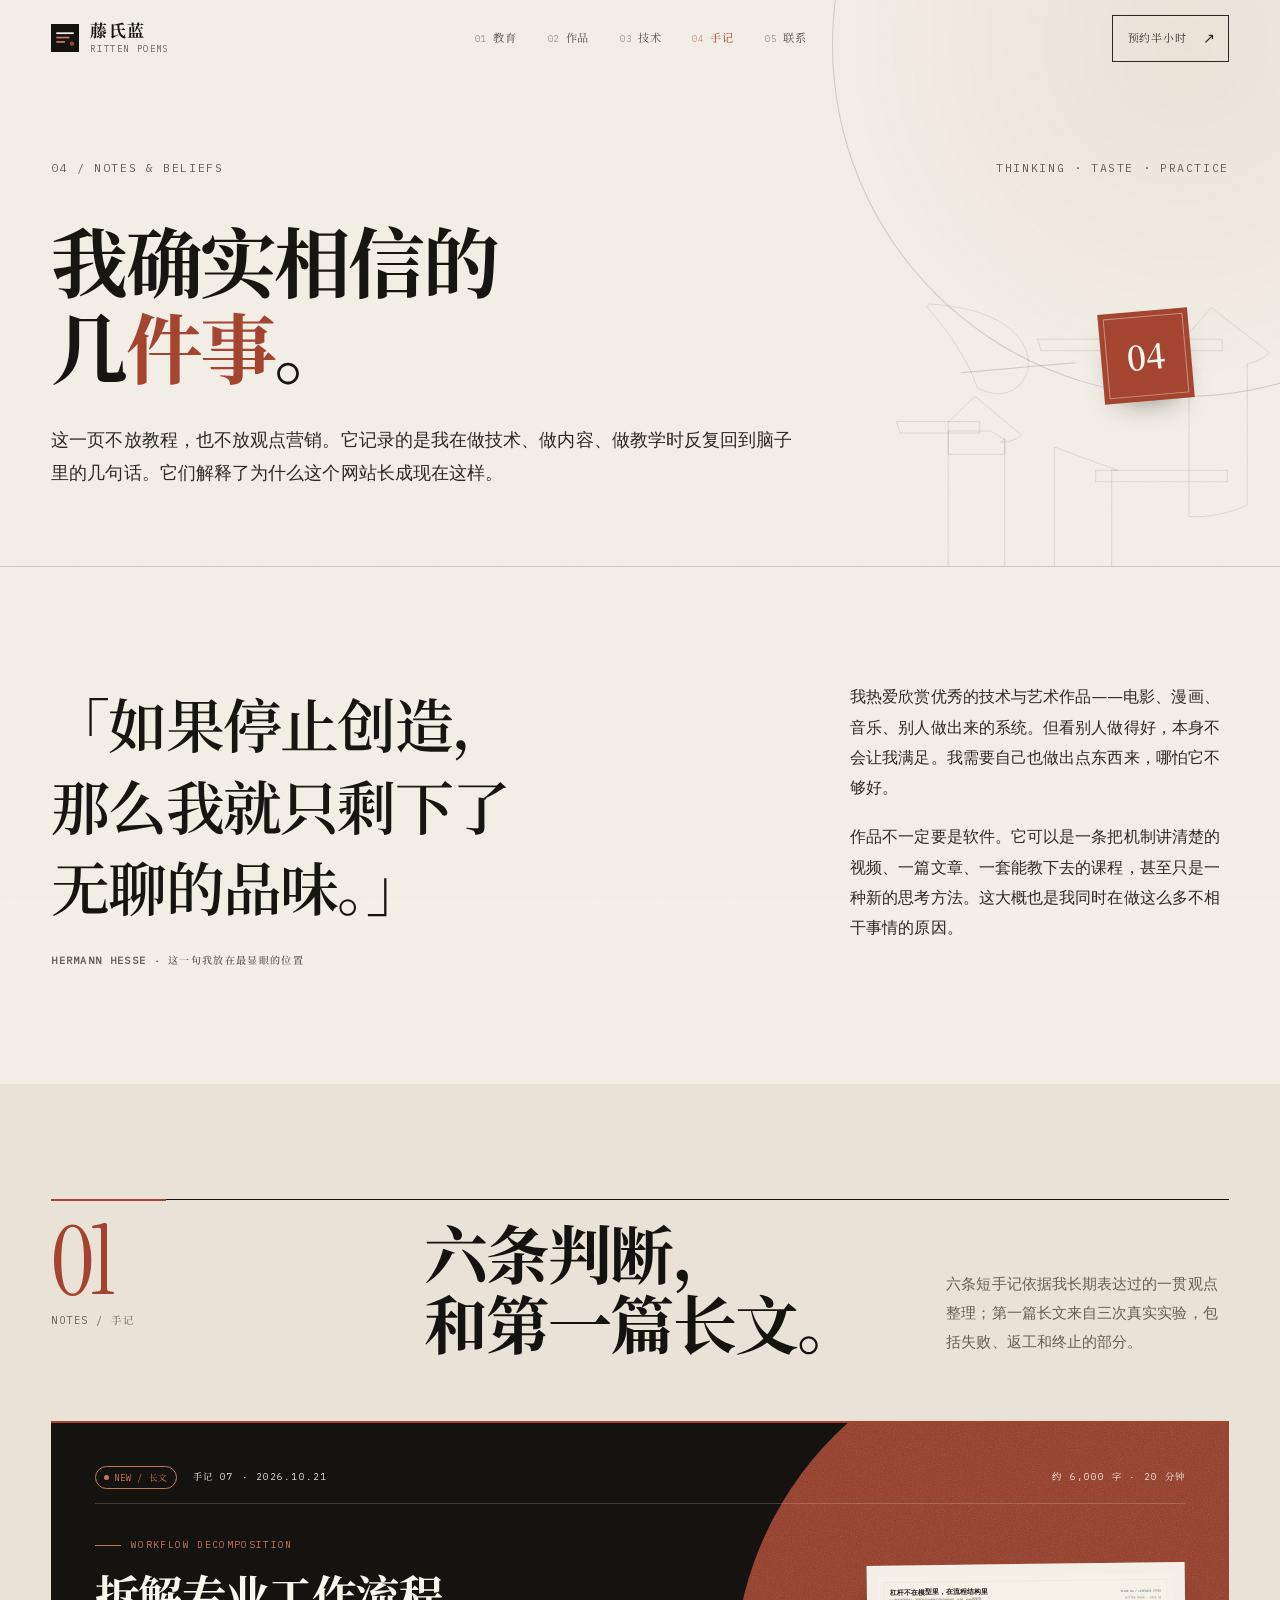
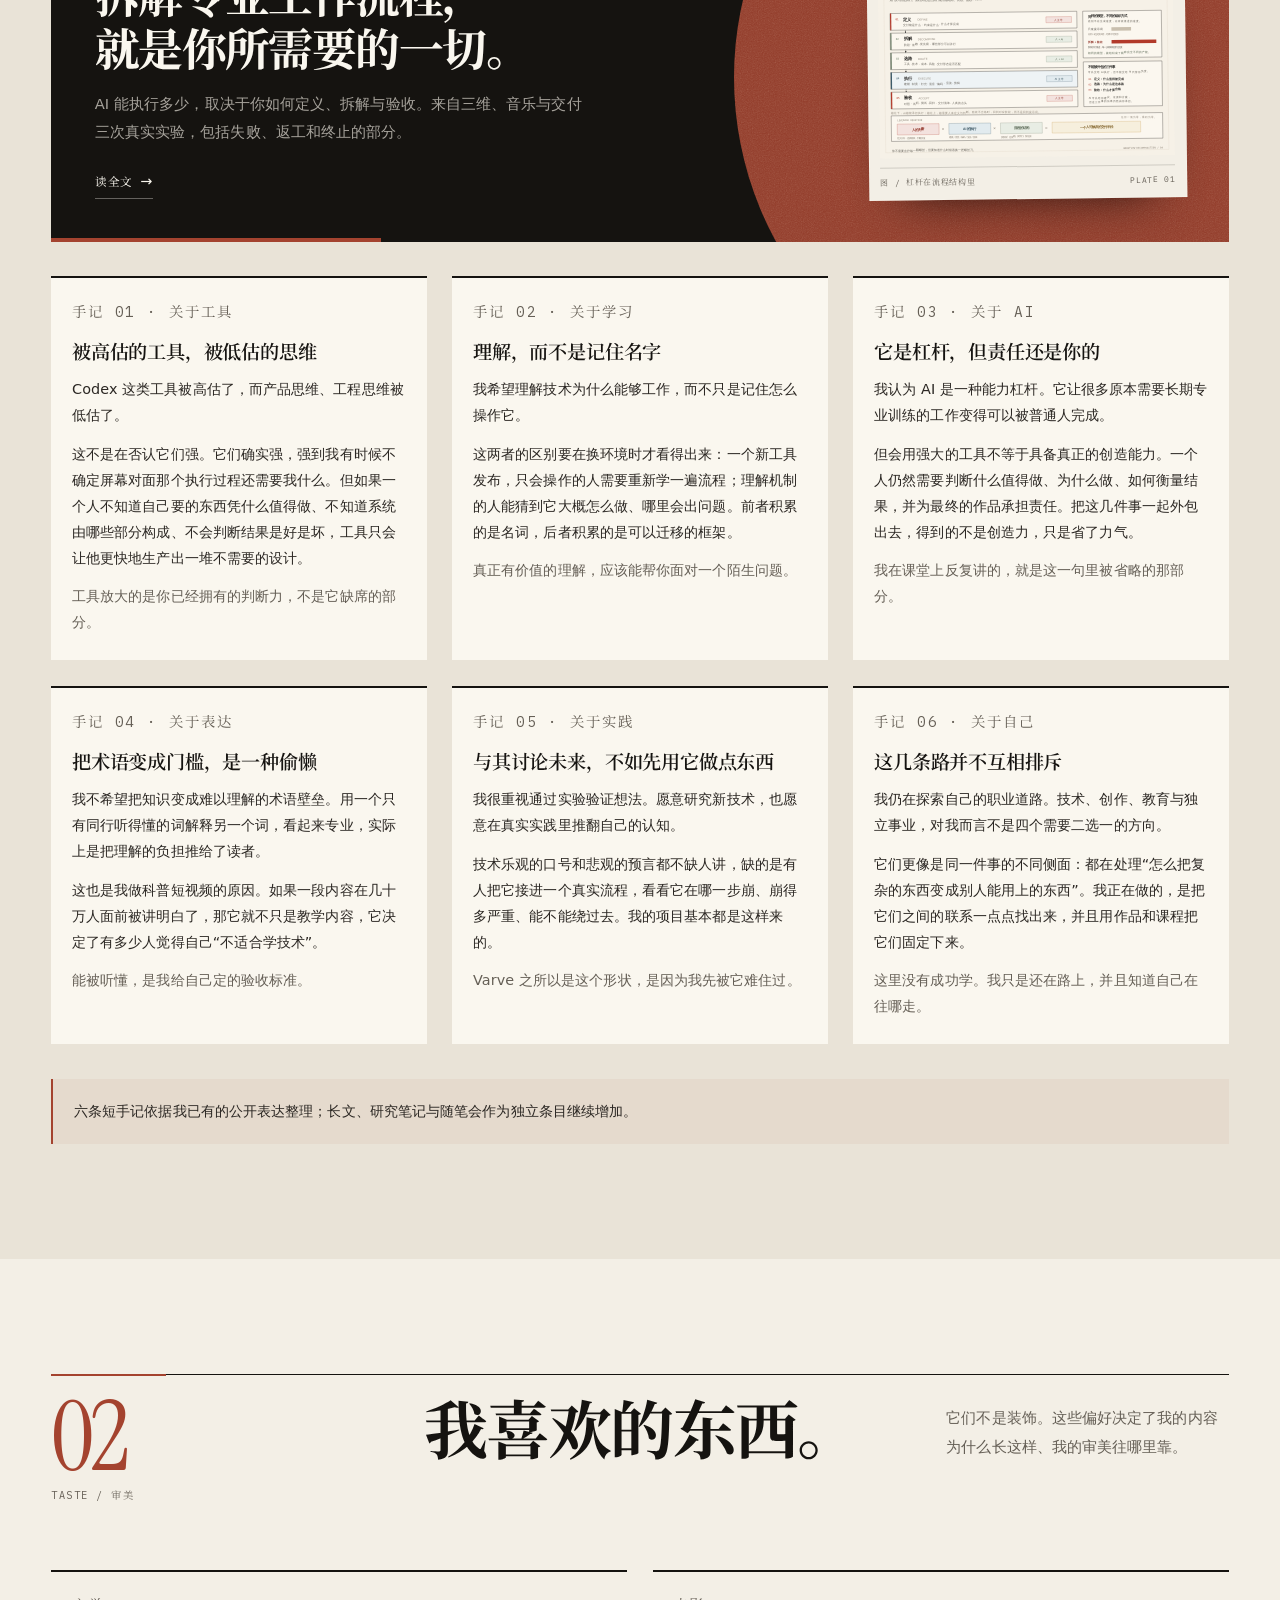
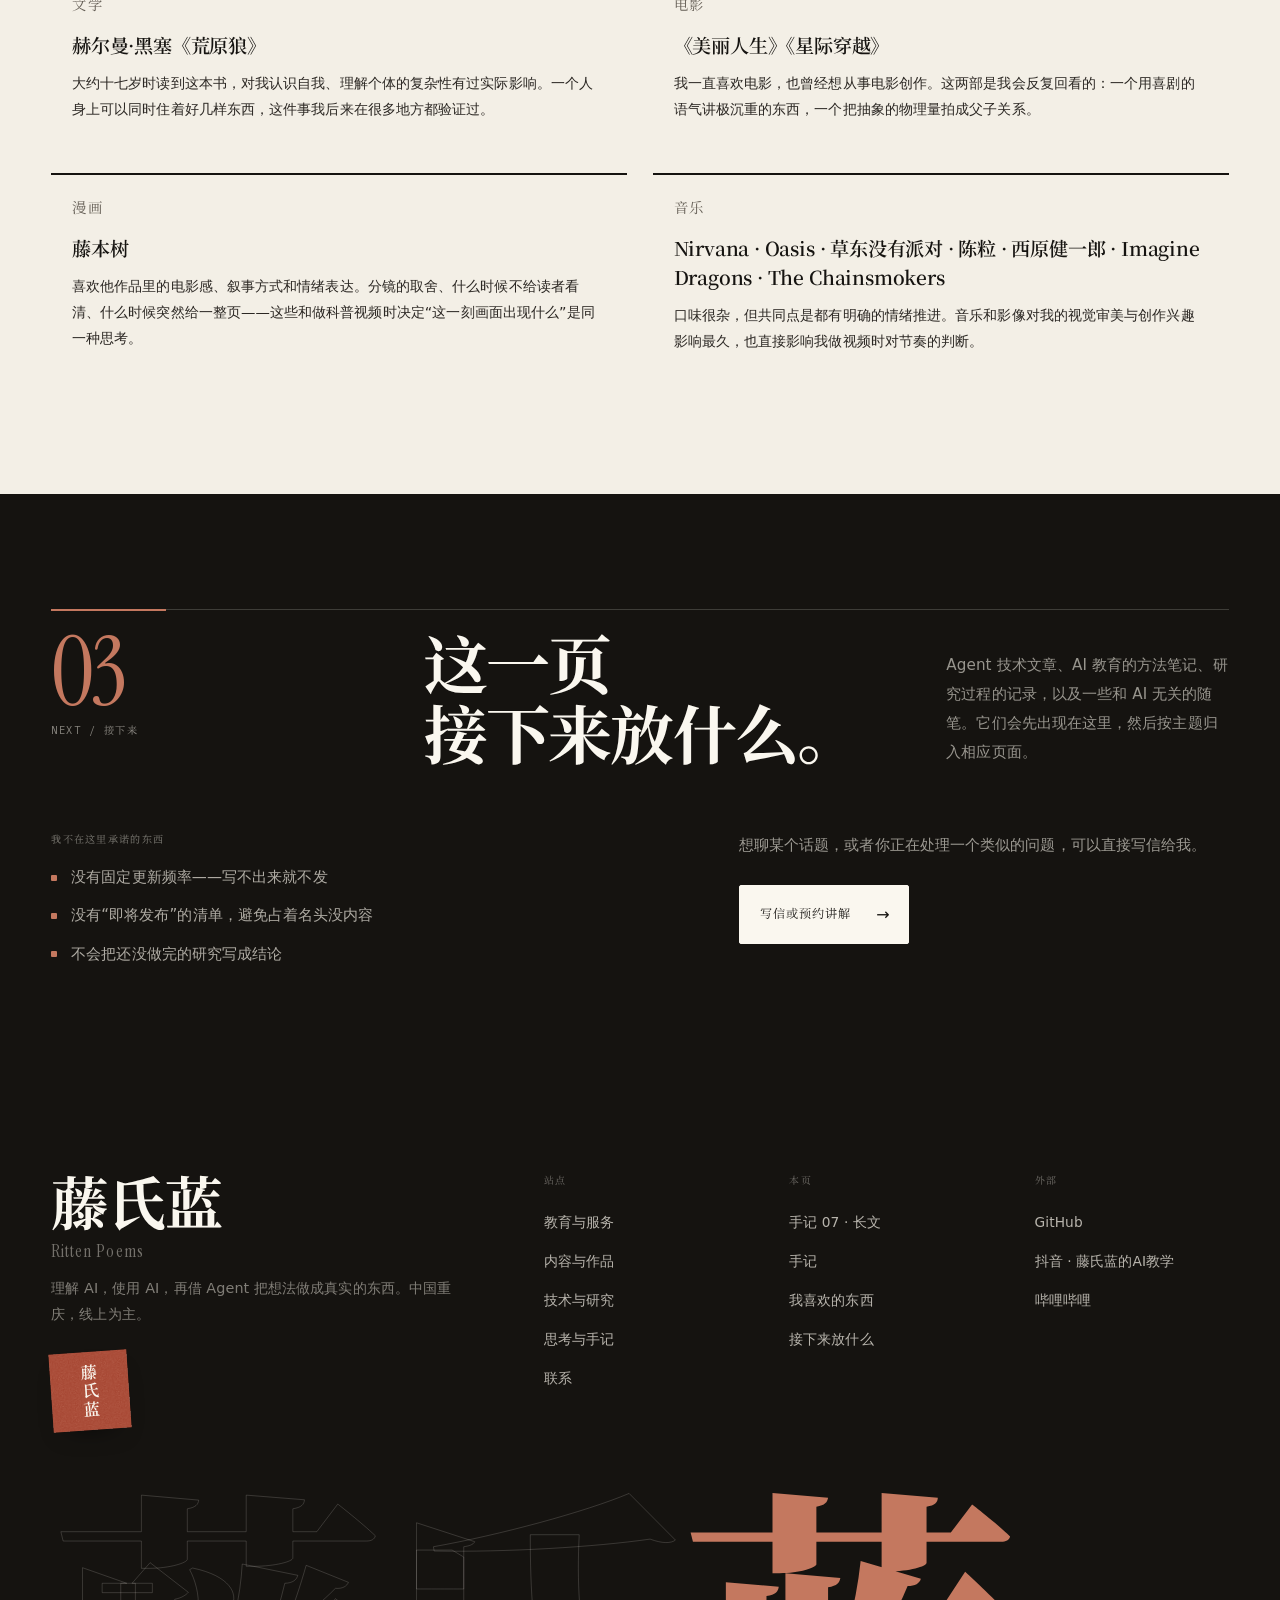
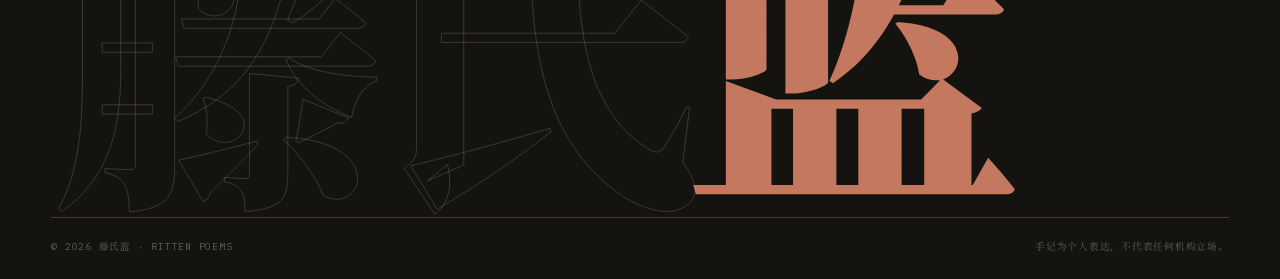
==== commit 62926966: "手记新增首篇长文：拆解专业工作流程 接入 Issue 01 长文版式、五张原创图示与手记/首页入口；同步宋体子集、样式与说明。" ====
--- a/web/notes.html
+++ b/web/notes.html
@@ -4,10 +4,11 @@
 <meta charset="utf-8">
 <meta name="viewport" content="width=device-width, initial-scale=1">
 <title>思考与手记 · 藤氏蓝</title>
-<meta name="description" content="藤氏蓝关于 AI、学习、创造与技术的个人思考：AI 是能力杠杆而不是替身，工具被高估而产品思维与工程思维被低估，以及影响我审美的文学、电影与音乐。">
+<meta name="description" content="藤氏蓝关于 AI、学习、创造与技术的个人思考，以及第一篇手记长文《拆解专业工作流程，就是你所需要的一切》。">
 <meta name="theme-color" content="#f3efe6">
 <link rel="icon" href="favicon.svg" type="image/svg+xml">
 <link rel="stylesheet" href="css/site.css">
+<link rel="stylesheet" href="css/longform.css">
 <script>document.documentElement.className += " js";</script>
 <script src="js/site.js" defer></script>
 </head>
@@ -76,10 +77,30 @@
       <div class="chapter">
         <div class="chapter__idx"><b>01</b>Notes / 手记</div>
         <div class="chapter__main">
-          <h2>六条<br>反复回到脑子里的判断。</h2>
-          <p class="chapter__note">这些短文依据我长期表达过的一贯观点整理。之后会有独立成篇的长文加入。</p>
-        </div>
-      </div>
+          <h2>六条判断，<br>和第一篇长文。</h2>
+          <p class="chapter__note">六条短手记依据我长期表达过的一贯观点整理；第一篇长文来自三次真实实验，包括失败、返工和终止的部分。</p>
+        </div>
+      </div>
+
+      <a class="feature-note" href="notes/workflow-decomposition.html" data-reveal>
+        <div class="feature-note__meta">
+          <span class="pill pill--live">New / 长文</span>
+          <span>手记 07 · 2026.10.21</span>
+          <span>约 6,000 字 · 20 分钟</span>
+        </div>
+        <div class="feature-note__grid">
+          <div>
+            <p class="feature-note__eyebrow">Workflow Decomposition</p>
+            <h3>拆解专业工作流程，<br>就是你所需要的一切。</h3>
+            <p class="feature-note__desc">AI 能执行多少，取决于你如何定义、拆解与验收。来自三维、音乐与交付三次真实实验，包括失败、返工和终止的部分。</p>
+            <span class="txtlink">读全文 <span class="arw">→</span></span>
+          </div>
+          <figure class="feature-note__plate">
+            <img src="assets/diagrams/leverage-stack.svg" alt="工作流的五层结构：定义、拆解、选路、执行、验收，以及人的判断、AI 的执行与流程结构相乘。" loading="lazy">
+            <figcaption><span>图 / 杠杆在流程结构里</span><span>Plate 01</span></figcaption>
+          </figure>
+        </div>
+      </a>
 
       <div class="notes-grid" data-reveal-group>
         <article class="note-card" data-reveal>
@@ -131,7 +152,7 @@
         </article>
       </div>
 
-      <div class="callout" style="margin-top:2.2rem">这一批手记是依据我已有的公开表达整理而成的站点内容。之后的文章、研究笔记与随笔会作为独立条目持续增加。</div>
+      <div class="callout" style="margin-top:2.2rem">六条短手记依据我已有的公开表达整理；长文、研究笔记与随笔会作为独立条目继续增加。</div>
     </div>
   </section>
 
@@ -217,6 +238,7 @@
       <div>
         <h4>本页</h4>
         <ul>
+          <li><a href="notes/workflow-decomposition.html">手记 07 · 长文</a></li>
           <li><a href="#entries">手记</a></li>
           <li><a href="#taste">我喜欢的东西</a></li>
           <li><a href="#next">接下来放什么</a></li>
--- a/web/css/site.css
+++ b/web/css/site.css
@@ -7,7 +7,7 @@
 
 @font-face{
   font-family:"Noto Serif SC";
-  src:url("../assets/fonts/noto-serif-sc-subset.woff2") format("woff2");
+  src:url("../assets/fonts/noto-serif-sc-subset.woff2?v=20261021") format("woff2");
   font-weight:200 900;
   font-style:normal;
   font-display:swap;
--- a/web/css/longform.css
+++ b/web/css/longform.css
@@ -0,0 +1,456 @@
+/* =========================================================
+   Long Read / 手记长文
+   Loaded after site.css on notes.html and the article page.
+   ========================================================= */
+
+/* ---------- notes page: long-read feature ---------- */
+.feature-note{
+  position:relative;display:block;isolation:isolate;overflow:hidden;
+  margin-bottom:clamp(1.3rem,2.6vw,2.2rem);
+  padding:clamp(1.4rem,3.4vw,3rem);
+  background:var(--ink);color:var(--bone);
+  border-top:2px solid var(--seal);
+}
+.feature-note::before{
+  content:"";position:absolute;right:-16%;bottom:-42%;z-index:-1;
+  width:58%;aspect-ratio:1;border-radius:50%;
+  background-color:var(--seal);background-image:var(--grain);background-blend-mode:soft-light;
+  opacity:.88;pointer-events:none;
+}
+.feature-note::after{
+  content:"";position:absolute;left:0;right:0;bottom:0;height:4px;
+  background:linear-gradient(90deg,var(--seal) 0 28%,transparent 28%);
+  pointer-events:none;
+}
+.feature-note__meta{
+  position:relative;z-index:1;
+  display:flex;align-items:center;gap:1rem;flex-wrap:wrap;
+  padding-bottom:.9rem;border-bottom:1px solid var(--line-light);
+  font-family:var(--mono);font-size:.58rem;line-height:1.6;letter-spacing:.12em;text-transform:uppercase;
+  color:rgba(250,247,239,.92);
+}
+.feature-note__meta .pill--live{border-color:var(--seal-bright);color:var(--seal-bright)}
+.feature-note__meta .pill--live::before{background:var(--seal-bright)}
+.feature-note__meta span:last-child{margin-left:auto}
+.feature-note__grid{
+  position:relative;z-index:1;
+  display:grid;grid-template-columns:minmax(0,1fr) minmax(16rem,.44fr);
+  gap:clamp(1.4rem,4vw,4rem);align-items:end;
+  padding-top:clamp(1.2rem,2.6vw,2rem);
+}
+.feature-note__eyebrow{
+  display:flex;align-items:center;gap:.65rem;
+  font-family:var(--mono);font-size:.6rem;letter-spacing:.14em;text-transform:uppercase;
+  color:var(--seal-bright);
+}
+.feature-note__eyebrow::before{content:"";width:26px;height:1px;background:currentColor}
+.feature-note h3{
+  margin-top:.9rem;
+  font-family:var(--serif);font-weight:700;
+  font-size:clamp(1.75rem,3.5vw,3.15rem);line-height:1.18;letter-spacing:-.035em;
+}
+.feature-note__desc{
+  max-width:34em;margin-top:1rem;
+  color:rgba(247,243,233,.64);font-size:.92rem;line-height:1.9;
+}
+.feature-note .txtlink{
+  margin-top:1.4rem;color:var(--bone);border-bottom-color:rgba(250,247,239,.35);
+}
+.feature-note:hover .txtlink{color:var(--seal-bright);border-bottom-color:var(--seal-bright)}
+.feature-note__plate{
+  margin:0;padding:clamp(.45rem,.8vw,.75rem);background:var(--paper);
+  border:1px solid rgba(250,247,239,.28);
+  box-shadow:0 26px 50px -34px rgba(0,0,0,.85);
+  transform:rotate(-.7deg);
+  transition:transform .5s cubic-bezier(.2,.7,.2,1),box-shadow .5s;
+}
+.feature-note__plate img{width:100%;height:auto}
+.feature-note__plate figcaption{
+  display:flex;justify-content:space-between;gap:.8rem;flex-wrap:wrap;
+  margin-top:.55rem;padding-top:.5rem;border-top:1px solid var(--line);
+  font-family:var(--mono);font-size:.5rem;line-height:1.6;letter-spacing:.08em;text-transform:uppercase;
+  color:var(--ink-3);
+}
+.feature-note:hover .feature-note__plate{
+  transform:rotate(0) translateY(-4px);
+  box-shadow:0 32px 56px -34px rgba(0,0,0,.9);
+}
+
+/* ---------- article hero ---------- */
+.longform-hero{padding-bottom:clamp(3.2rem,7vw,5.8rem)}
+.longform-hero .page-hero__stamp{display:none}
+.longform-hero .page-hero__ghost{right:-.02em;bottom:-.1em}
+.longform-hero__grid{
+  display:grid;grid-template-columns:minmax(0,1.5fr) minmax(16rem,.5fr);
+  gap:clamp(2rem,5vw,5.5rem);align-items:end;
+}
+.longform-hero__copy{max-width:60rem}
+.longform-hero .kicker{color:var(--ink-3);margin-bottom:clamp(1rem,2vw,1.6rem)}
+.longform-hero .kicker .dot{background:var(--seal)}
+.page-hero.longform-hero h1{
+  max-width:16em;
+  font-size:clamp(2.75rem,5.7vw,6rem);
+  line-height:1.07;letter-spacing:-.045em;
+}
+.longform-hero__en{
+  margin-top:1rem;
+  font-family:var(--latin);font-style:italic;
+  font-size:clamp(1.15rem,2vw,1.85rem);line-height:1.4;color:var(--seal);
+}
+.longform-hero__lead{
+  max-width:38em;margin-top:clamp(1.2rem,2.4vw,1.8rem);
+  color:var(--ink-2);font-size:clamp(.98rem,1.2vw,1.1rem);line-height:1.9;
+}
+
+.field-note{
+  position:relative;display:flex;flex-direction:column;gap:1rem;
+  padding:clamp(1.1rem,1.8vw,1.5rem);
+  background:var(--bone);border:1px solid var(--ink);
+  box-shadow:clamp(6px,.8vw,10px) clamp(6px,.8vw,10px) 0 rgba(21,19,16,.12);
+  transform:rotate(.55deg);
+}
+.field-note::before{
+  content:"";position:absolute;right:1rem;top:1rem;
+  width:7px;height:7px;border-radius:50%;background:var(--seal);
+}
+.field-note__top{
+  display:flex;justify-content:space-between;gap:1rem;
+  padding-right:1.2rem;
+  font-family:var(--mono);font-size:.52rem;line-height:1.6;letter-spacing:.13em;text-transform:uppercase;
+  color:var(--ink-3);
+}
+.field-note__top span:first-child{color:var(--ink)}
+.field-note__quote{
+  margin:0;padding-top:.9rem;border-top:1px solid var(--line);
+  font-family:var(--serif);font-weight:600;font-size:clamp(.98rem,1.25vw,1.12rem);line-height:1.85;
+  color:var(--ink);
+}
+.field-note__stats{
+  display:grid;grid-template-columns:repeat(3,1fr);
+  border-top:1px solid var(--line);border-bottom:1px solid var(--line);
+}
+.field-note__stats div{padding:.75rem .5rem .8rem 0;border-right:1px solid var(--line-soft)}
+.field-note__stats div:last-child{border-right:0;padding-right:0}
+.field-note__stats b{
+  display:block;font-family:var(--latin);font-weight:400;font-size:1.75rem;line-height:1;color:var(--seal);
+}
+.field-note__stats span{
+  display:block;margin-top:.35rem;
+  font-family:var(--mono);font-size:.48rem;line-height:1.5;letter-spacing:.1em;text-transform:uppercase;
+  color:var(--ink-3);
+}
+.field-note__foot{
+  display:flex;justify-content:space-between;align-items:flex-end;gap:1rem;
+  font-family:var(--mono);font-size:.52rem;line-height:1.7;letter-spacing:.08em;text-transform:uppercase;
+  color:var(--ink-3);
+}
+.field-note__seal{
+  display:grid;place-items:center;width:42px;height:42px;flex:none;
+  background-color:var(--seal);background-image:var(--grain);background-blend-mode:soft-light;
+  color:var(--bone);font-family:var(--serif);font-weight:600;font-size:.82rem;line-height:1;
+  letter-spacing:.06em;writing-mode:vertical-rl;
+  transform:rotate(-4deg);
+}
+
+/* ---------- article layout ---------- */
+.longform{padding-block:clamp(3.6rem,7vw,6.4rem)}
+.longform__grid{
+  display:grid;grid-template-columns:minmax(11rem,.26fr) minmax(0,1fr);
+  gap:clamp(2rem,5vw,5.5rem);align-items:start;
+}
+.longform__rail{
+  position:sticky;top:calc(var(--head-h) + 2rem);
+  align-self:start;padding-top:.7rem;border-top:1px solid var(--ink);
+}
+.longform__rail .meta{color:var(--seal)}
+.longform__toc{display:grid;margin-top:.9rem}
+.longform__toc a{
+  display:grid;grid-template-columns:1.8rem minmax(0,1fr);gap:.55rem;
+  padding:.62rem 0;border-bottom:1px solid var(--line-soft);
+  font-size:.8rem;line-height:1.65;color:var(--ink-3);
+  transition:color .25s,padding-left .25s;
+}
+.longform__toc a span{
+  font-family:var(--latin);font-size:.92rem;line-height:1.5;color:var(--seal);
+}
+.longform__toc a:hover{color:var(--ink);padding-left:.3rem}
+.longform__railfoot{
+  margin-top:1.4rem;display:grid;gap:1rem;
+  font-family:var(--mono);font-size:.52rem;line-height:1.8;letter-spacing:.1em;text-transform:uppercase;
+  color:var(--ink-3);
+}
+.longform__railfoot .txtlink{
+  justify-self:start;font-size:.58rem;letter-spacing:.08em;text-transform:none;
+  color:var(--ink-3);border-bottom-color:var(--line);
+}
+.longform__railfoot .txtlink:hover{color:var(--seal);border-bottom-color:var(--seal)}
+
+.longform__body{min-width:0}
+.longform__standfirst{
+  max-width:46rem;
+  padding-left:clamp(1rem,2vw,1.4rem);border-left:3px solid var(--seal);
+  font-family:var(--serif);font-weight:600;
+  font-size:clamp(1.22rem,1.9vw,1.55rem);line-height:1.85;letter-spacing:-.015em;
+  color:var(--ink);
+}
+.longform__byline{
+  display:flex;justify-content:space-between;gap:1rem;flex-wrap:wrap;
+  max-width:46rem;margin-top:2rem;padding:.8rem 0;
+  border-top:1px solid var(--ink);border-bottom:1px solid var(--line);
+  font-family:var(--mono);font-size:.56rem;line-height:1.7;letter-spacing:.1em;text-transform:uppercase;
+  color:var(--ink-3);
+}
+.longform__byline span:first-child{color:var(--ink)}
+.longform__body>p:not(.longform__standfirst){
+  max-width:46rem;margin-top:1.1rem;
+  font-size:1.02rem;line-height:2.05;color:var(--ink-2);
+}
+.longform__body>p.has-dropcap{margin-top:clamp(2rem,3.6vw,2.8rem)}
+.longform__body>p strong{color:var(--ink);font-weight:600}
+.longform__body .has-dropcap::first-letter{
+  float:left;
+  margin:.12em .12em 0 0;
+  font-family:var(--serif);font-weight:700;font-size:4.4em;line-height:.78;
+  color:var(--seal);
+}
+.longform__body h2{
+  max-width:46rem;
+  margin:clamp(3.2rem,6vw,4.8rem) 0 1.5rem;
+  padding-top:clamp(1rem,1.8vw,1.4rem);border-top:1px solid var(--ink);
+  font-family:var(--serif);font-weight:700;
+  font-size:clamp(1.7rem,3.1vw,2.55rem);line-height:1.3;letter-spacing:-.03em;
+  color:var(--ink);
+}
+.longform__body h2 span{
+  display:block;margin-bottom:.55rem;
+  font-family:var(--latin);font-weight:400;font-size:1.05rem;line-height:1;letter-spacing:.02em;
+  color:var(--seal);
+}
+.longform-pull{
+  max-width:46rem;margin:clamp(2rem,4vw,2.8rem) 0;
+  padding:.2rem 0 .2rem clamp(1rem,2vw,1.45rem);
+  border-left:3px solid var(--seal);
+  font-family:var(--serif);font-weight:600;
+  font-size:clamp(1.24rem,2.15vw,1.62rem);line-height:1.8;letter-spacing:-.015em;
+  color:var(--ink);
+}
+.longform-pull p{margin:0}
+.longform-pull p strong{font-weight:600}
+.longform-pull--ink{
+  position:relative;max-width:none;isolation:isolate;overflow:hidden;
+  margin-block:clamp(2.4rem,4.4vw,3.4rem);
+  padding:clamp(1.5rem,3.2vw,2.6rem);
+  border-left:0;background:var(--ink);color:var(--bone);
+}
+.longform-pull--ink::before{
+  content:"“";position:absolute;right:clamp(.3rem,1.5vw,1.2rem);top:-.28em;z-index:-1;
+  font-family:var(--latin);font-size:clamp(8rem,18vw,15rem);line-height:1;color:var(--seal);
+  opacity:.55;
+}
+.longform-pull--ink p{position:relative;z-index:1}
+.longform-pull--ink p strong{color:var(--bone);font-weight:600}
+
+.longform-steps{
+  max-width:46rem;margin:clamp(1.6rem,3vw,2.2rem) 0 clamp(2rem,3.6vw,2.8rem);
+  border-top:1px solid var(--ink);
+}
+.longform-steps li{
+  display:grid;grid-template-columns:2.4rem minmax(0,1fr);gap:.7rem;
+  padding:.82rem 0;border-bottom:1px solid var(--line-soft);
+  font-size:.96rem;line-height:1.9;color:var(--ink-2);
+}
+.longform-steps li>span{
+  font-family:var(--latin);font-size:1.05rem;line-height:1.85;color:var(--seal);
+}
+.longform-steps b{color:var(--ink);font-weight:600}
+.longform-examples{
+  display:grid;gap:.55rem;max-width:46rem;
+  margin:1.6rem 0 2rem;padding:0;
+}
+.longform-examples li{
+  position:relative;padding:.7rem 0 .7rem 1.5rem;
+  border-bottom:1px solid var(--line-soft);
+  font-size:.96rem;line-height:1.9;color:var(--ink-2);
+}
+.longform-examples li::before{
+  content:"";position:absolute;left:0;top:1.56em;
+  width:7px;height:7px;background:var(--seal);border-radius:1px;
+}
+.longform__body>p.longform-whispers{
+  margin-top:.3rem;margin-bottom:1.3rem;
+  font-family:var(--serif);font-weight:600;font-size:1.16rem;line-height:1.9;color:var(--ink);
+}
+.longform__body>p.longform-kickerline{
+  margin-top:2.2rem;
+  font-family:var(--latin);font-style:italic;font-size:clamp(1.2rem,2vw,1.55rem);line-height:1.5;
+  color:var(--seal);
+}
+
+.longform-figure{
+  width:100%;max-width:62rem;
+  margin:clamp(2.4rem,4.5vw,3.4rem) 0 clamp(2.8rem,5vw,3.8rem);
+}
+.longform-figure__scroll{
+  overflow:hidden;background:var(--bone);
+  border:1px solid var(--line);box-shadow:0 24px 50px -40px rgba(21,19,16,.55);
+}
+.longform-figure__hint{
+  display:none;margin-top:.5rem;
+  font-family:var(--mono);font-size:.56rem;line-height:1.6;letter-spacing:.08em;
+  color:var(--seal);
+}
+.longform-figure img{width:100%;height:auto}
+.longform-figure figcaption{
+  display:grid;grid-template-columns:2.4rem minmax(0,1fr) auto;gap:.7rem;
+  padding:.75rem 0 .65rem;border-bottom:1px solid var(--line);
+  font-size:.78rem;line-height:1.75;color:var(--ink-3);
+}
+.longform-figure figcaption b{
+  font-family:var(--mono);font-size:.58rem;font-weight:400;line-height:1.9;
+  letter-spacing:.1em;text-transform:uppercase;color:var(--seal);
+}
+.longform-figure figcaption a{
+  font-family:var(--mono);font-size:.54rem;line-height:1.9;letter-spacing:.08em;white-space:nowrap;
+  color:var(--ink-3);border-bottom:1px solid var(--line);
+}
+.longform-figure figcaption a:hover{color:var(--seal);border-bottom-color:var(--seal)}
+
+.longform-end{
+  display:flex;align-items:center;gap:clamp(1rem,2.4vw,1.6rem);flex-wrap:wrap;
+  max-width:46rem;margin-top:clamp(3rem,5vw,4rem);padding-top:1.4rem;border-top:1px solid var(--ink);
+}
+.longform-end__seal{
+  display:grid;place-items:center;width:58px;height:58px;flex:none;
+  background-color:var(--seal);background-image:var(--grain);background-blend-mode:soft-light;
+  color:var(--bone);font-family:var(--serif);font-weight:600;font-size:1.15rem;line-height:1;
+  letter-spacing:.08em;transform:rotate(-4deg);
+  box-shadow:0 12px 26px -18px rgba(21,19,16,.75);
+}
+.longform-end p{margin:0}
+.longform-end p strong{
+  display:block;font-family:var(--latin);font-style:italic;font-weight:400;
+  font-size:1.2rem;line-height:1.4;color:var(--ink);
+}
+.longform-end p span{
+  display:block;margin-top:.25rem;
+  font-family:var(--mono);font-size:.54rem;line-height:1.7;letter-spacing:.1em;text-transform:uppercase;
+  color:var(--ink-3);
+}
+
+/* ---------- further reading ---------- */
+.longform-further{
+  position:relative;isolation:isolate;overflow:hidden;
+  padding:clamp(1.5rem,3.6vw,3.2rem);
+  background:var(--ink);color:var(--bone);
+  border-top:2px solid var(--seal);
+}
+.longform-further::before{
+  content:"";position:absolute;right:-5%;bottom:-64%;z-index:-1;
+  width:46%;aspect-ratio:1;border-radius:50%;
+  border:clamp(18px,3.2vw,40px) solid rgba(196,120,95,.16);
+  pointer-events:none;
+}
+.longform-further__grid{
+  display:grid;grid-template-columns:minmax(0,.78fr) minmax(0,1.22fr);
+  gap:clamp(1.8rem,4vw,4.5rem);align-items:start;
+}
+.longform-further .meta{color:var(--seal-bright)}
+.longform-further h2{
+  margin-top:1rem;
+  font-family:var(--serif);font-weight:700;
+  font-size:clamp(1.8rem,3.2vw,2.75rem);line-height:1.22;letter-spacing:-.03em;
+}
+.longform-further__intro{
+  max-width:28em;margin-top:1rem;
+  color:rgba(247,243,233,.62);font-size:.9rem;line-height:1.9;
+}
+.longform-further__links{
+  display:flex;flex-wrap:wrap;gap:.8rem 1.4rem;margin-top:1.6rem;
+}
+.longform-further .txtlink{
+  color:var(--bone);border-bottom-color:rgba(250,247,239,.3);
+}
+.longform-further .txtlink:hover{color:var(--seal-bright);border-bottom-color:var(--seal-bright)}
+.longform-further__list{border-top:1px solid var(--line-light)}
+.longform-further__list a{
+  display:grid;grid-template-columns:2rem minmax(0,1fr) auto;gap:.8rem;align-items:start;
+  padding:1rem 0;border-bottom:1px solid var(--line-light-soft);
+  transition:background .3s,box-shadow .3s;
+}
+.longform-further__list a>span{
+  font-family:var(--latin);font-size:1.1rem;line-height:1.5;color:var(--seal-bright);
+}
+.longform-further__list h3{
+  font-family:var(--serif);font-weight:600;
+  font-size:clamp(1.02rem,1.5vw,1.25rem);line-height:1.55;letter-spacing:-.01em;
+}
+.longform-further__list p{
+  margin:.25rem 0 0;
+  color:rgba(247,243,233,.54);font-size:.8rem;line-height:1.75;
+}
+.longform-further__list b{
+  font-family:var(--sans);font-size:.9rem;font-weight:400;
+  color:rgba(247,243,233,.5);transition:transform .3s,color .3s;
+}
+.longform-further__list a:hover{
+  background:rgba(250,247,239,.05);box-shadow:inset 3px 0 0 var(--seal-bright);
+}
+.longform-further__list a:hover b{transform:translate(3px,-3px);color:var(--seal-bright)}
+
+/* ---------- responsive ---------- */
+@media(max-width:1180px){
+  .longform-hero__grid{grid-template-columns:minmax(0,1.35fr) minmax(15rem,.55fr)}
+  .longform__grid{grid-template-columns:minmax(10rem,.25fr) minmax(0,1fr)}
+}
+@media(max-width:980px){
+  .feature-note__grid{grid-template-columns:1fr;align-items:start}
+  .feature-note__plate{max-width:34rem;margin-top:.4rem}
+  .longform-hero__grid{grid-template-columns:1fr;align-items:start}
+  .field-note{max-width:27rem;transform:none}
+  .longform__grid{grid-template-columns:1fr;gap:2.2rem}
+  .longform__rail{position:static;padding-top:.8rem}
+  .longform__toc{grid-template-columns:repeat(2,minmax(0,1fr));gap:0 2rem}
+  .longform__railfoot{grid-template-columns:1fr auto;align-items:center;margin-top:1.1rem}
+  .longform__railfoot .txtlink{justify-self:end}
+  .longform-further__grid{grid-template-columns:1fr}
+}
+@media(max-width:720px){
+  .feature-note{padding:1.15rem 1.1rem 1.4rem}
+  .feature-note__meta span:last-child{margin-left:0}
+  .feature-note h3{font-size:clamp(1.55rem,7.4vw,2.2rem)}
+  .feature-note__plate{transform:none}
+  .page-hero.longform-hero h1{font-size:clamp(1.55rem,8.2vw,3.5rem);line-height:1.12;letter-spacing:-.04em}
+  .longform-hero__en{font-size:1.05rem}
+  .longform-hero .page-hero__lead{font-size:.96rem}
+  .longform__toc{grid-template-columns:1fr}
+  .longform__toc a{padding:.58rem 0}
+  .longform__standfirst{font-size:1.12rem;line-height:1.85}
+  .longform__body>p:not(.longform__standfirst){font-size:1rem;line-height:2}
+  .longform__body h2{font-size:clamp(1.55rem,7vw,2rem)}
+  .longform-pull{font-size:1.12rem;line-height:1.8}
+  .longform-pull--ink{padding:1.25rem 1.1rem}
+  .longform-figure__scroll{overflow-x:auto;-webkit-overflow-scrolling:touch}
+  .longform-figure__hint{display:block}
+  .longform-figure img{min-width:680px;max-width:none}
+  .longform-figure figcaption{grid-template-columns:2.2rem minmax(0,1fr);font-size:.75rem}
+  .longform-figure figcaption a{grid-column:2;justify-self:start}
+  .longform-further__list a{grid-template-columns:1.7rem minmax(0,1fr) auto;gap:.6rem}
+  .longform-end__seal{width:50px;height:50px;font-size:1rem}
+}
+@media(max-width:430px){
+  .feature-note__plate figcaption{font-size:.46rem}
+  .field-note__stats b{font-size:1.5rem}
+  .longform__byline{font-size:.52rem}
+  .longform-figure img{min-width:620px}
+  .longform-further__links{display:grid;gap:.7rem}
+}
+
+@media print{
+  .site-head,.mobile-menu,.progress,.footer,.longform__rail,.longform-further__links{display:none!important}
+  body::after{display:none}
+  .longform-hero{padding-top:0}
+  .longform__grid{display:block}
+  .longform-figure{break-inside:avoid}
+  .longform-pull--ink{background:none;color:var(--ink);border-left:3px solid var(--seal)}
+  .longform-pull--ink p strong{color:var(--ink)}
+}
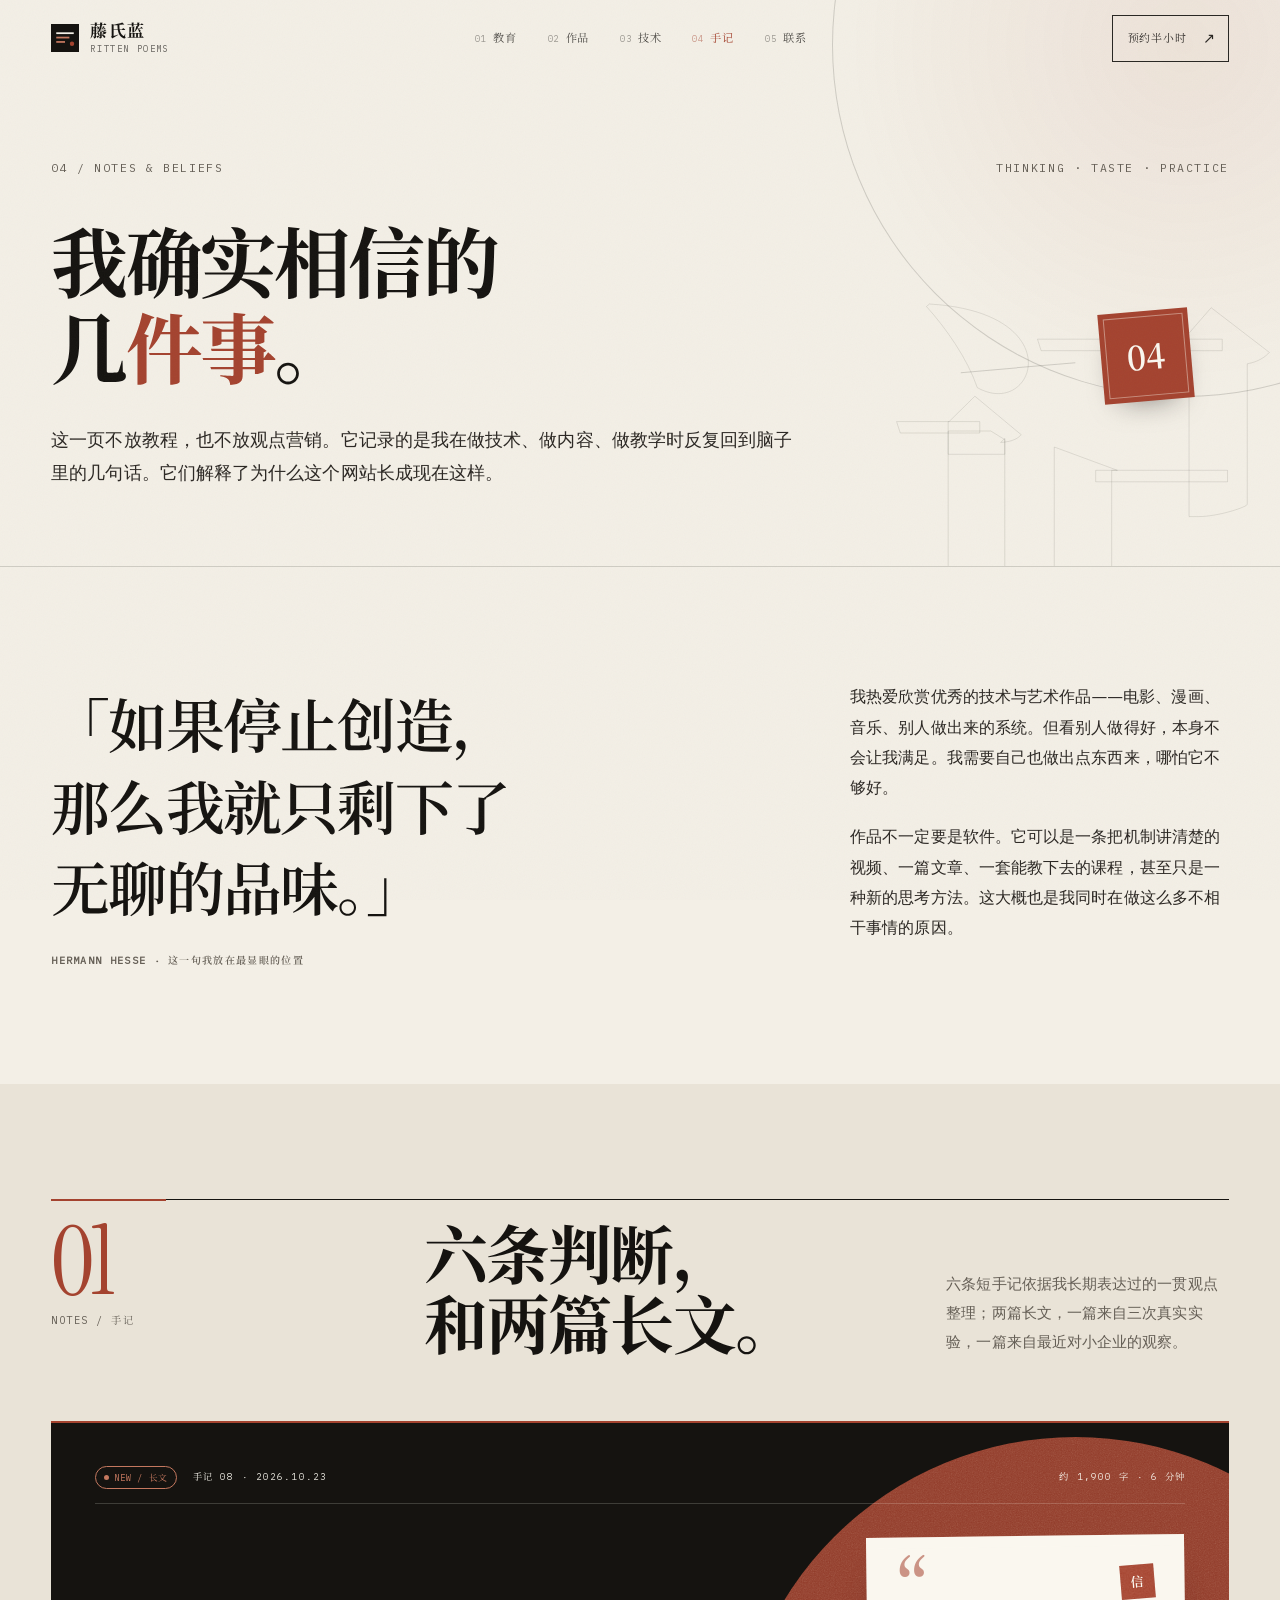
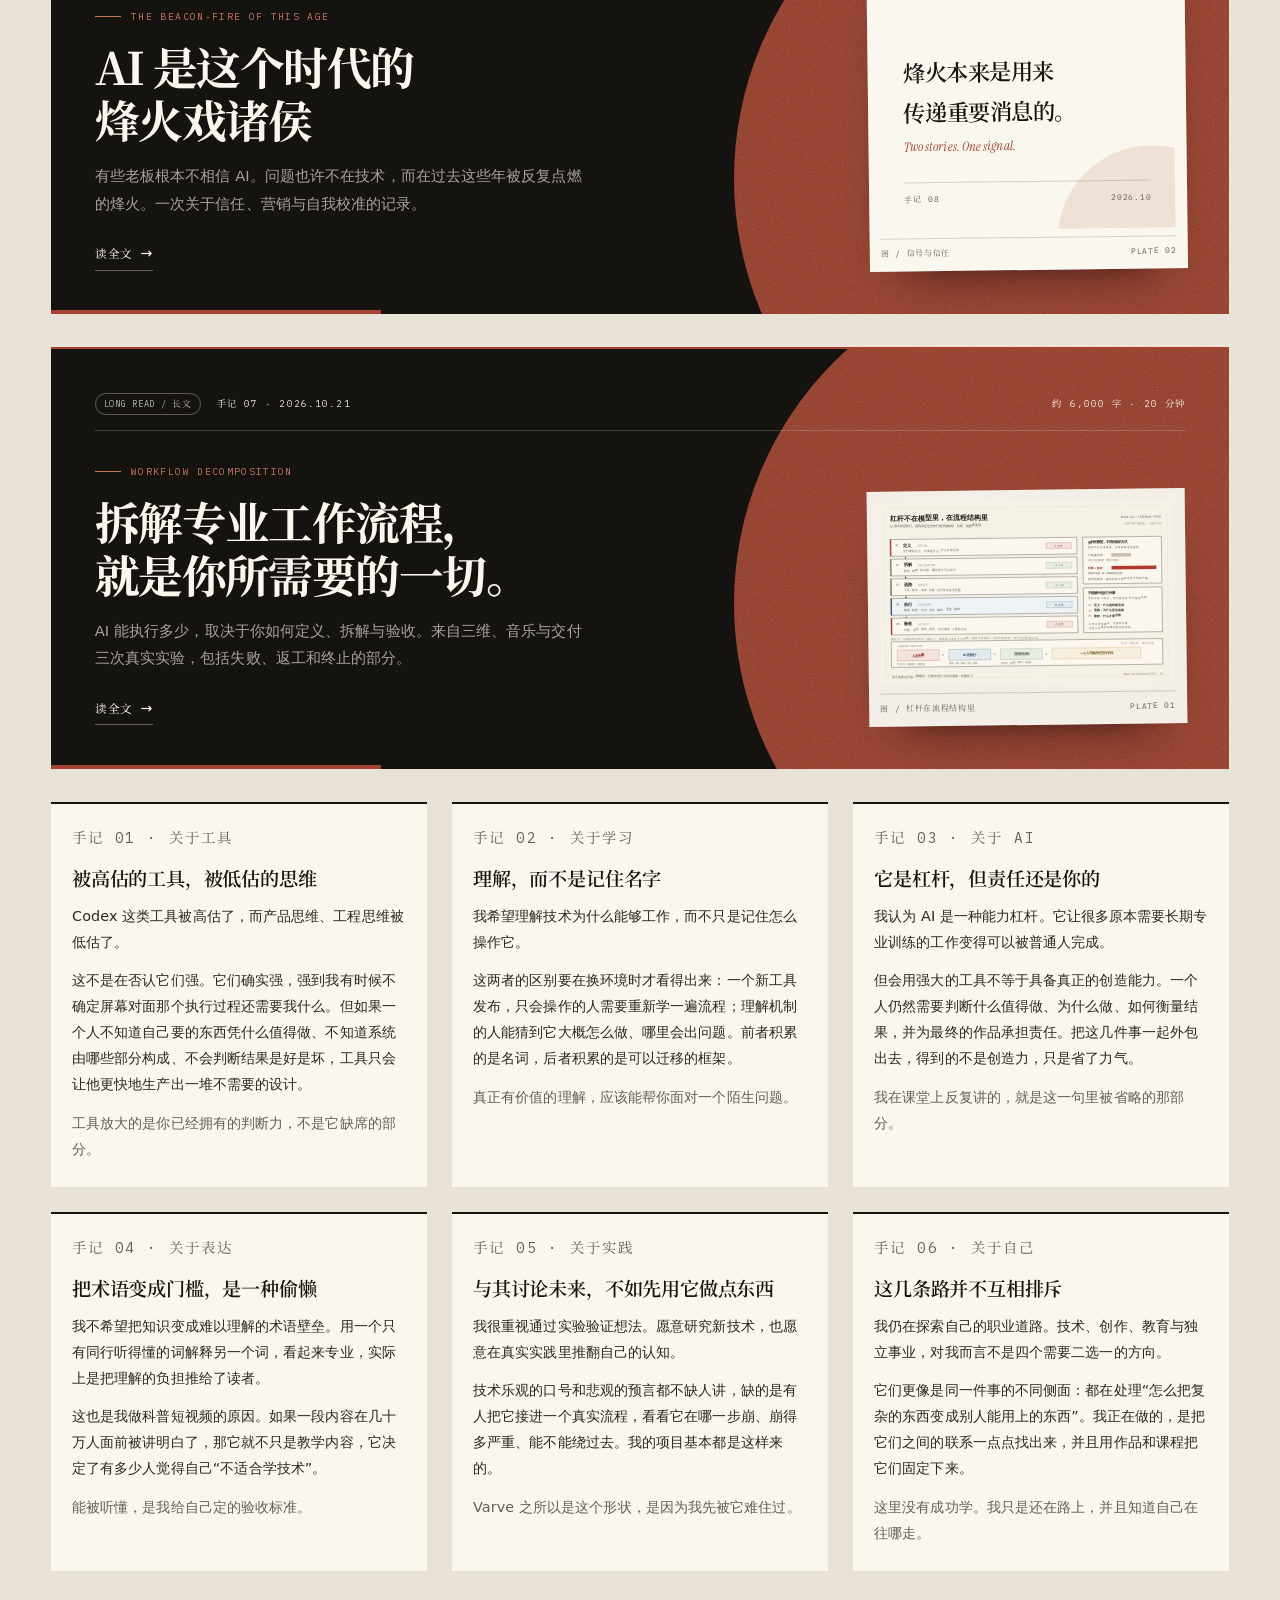
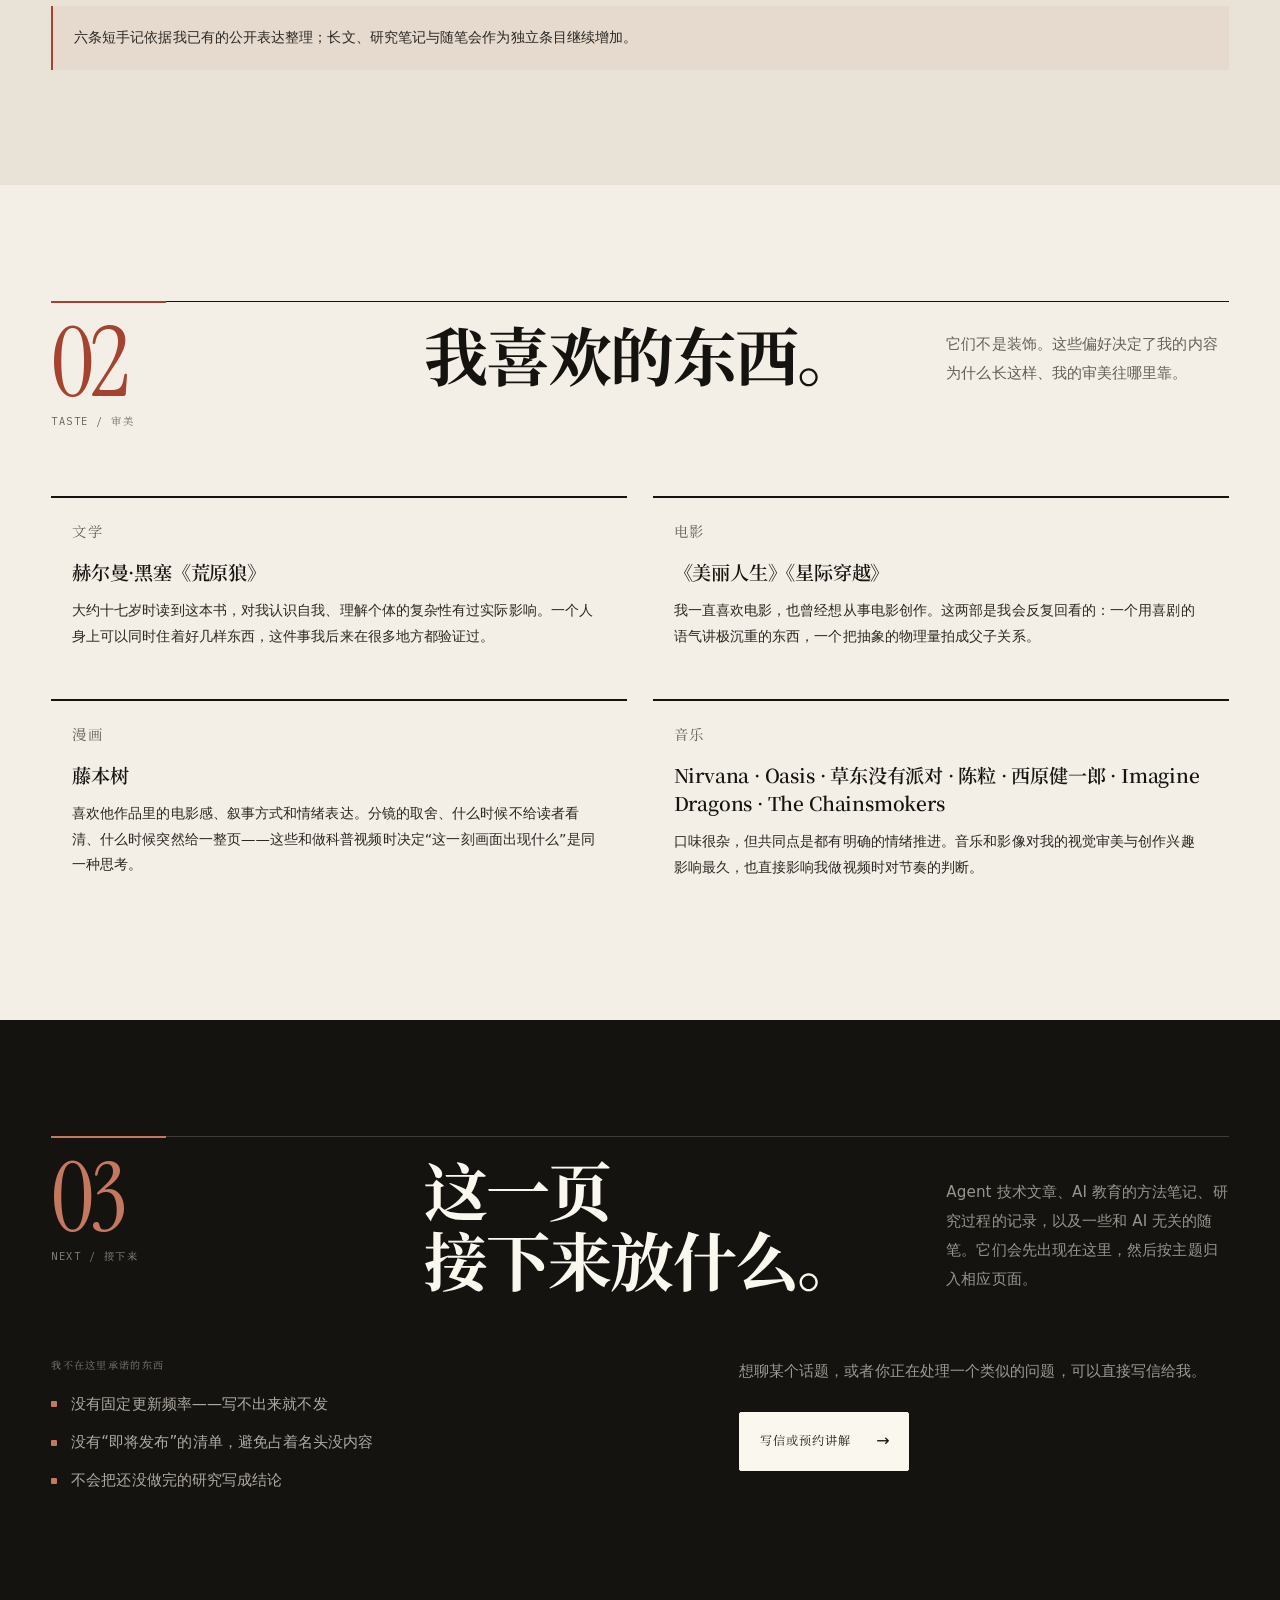
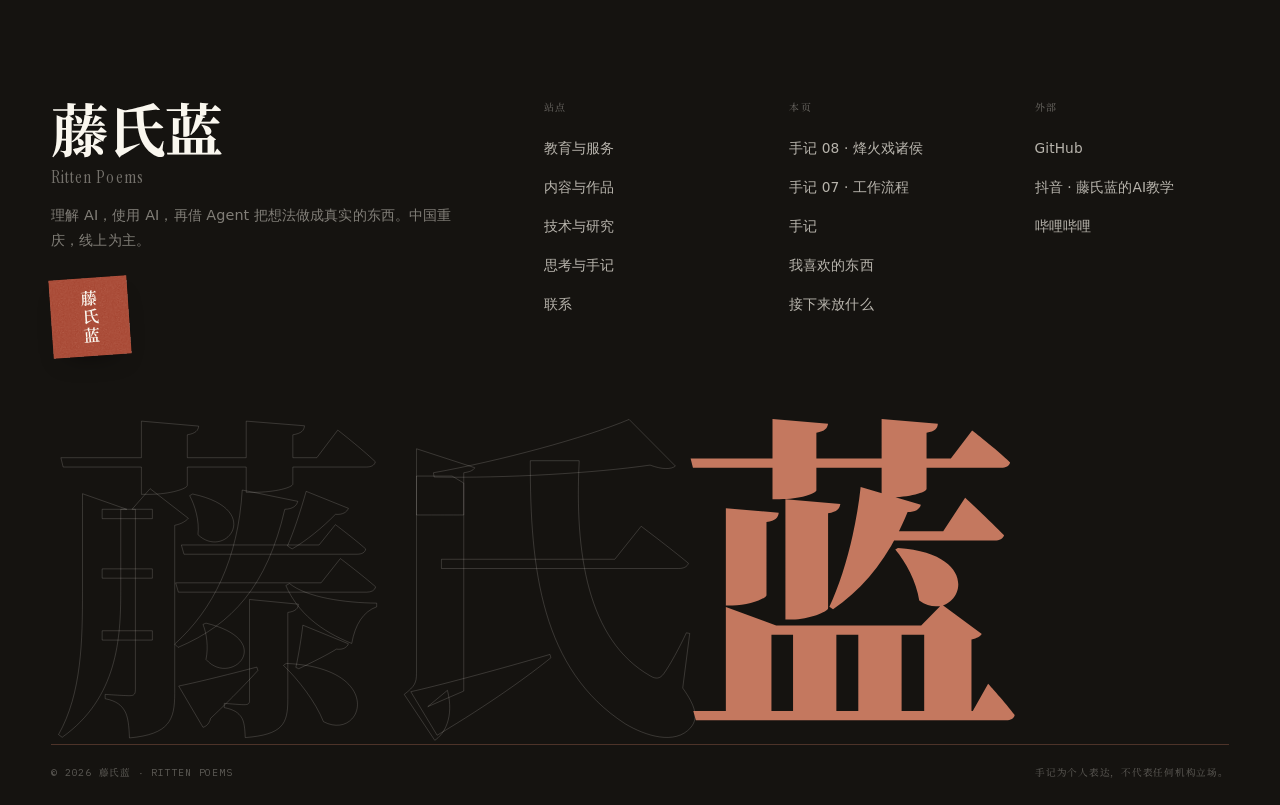
==== commit 5e2e483e: "手记新增长文：AI 是这个时代的烽火戏诸侯 复用现有长文模板新增第二篇手记，并补上手记页、首页入口与字体子集。" ====
--- a/web/notes.html
+++ b/web/notes.html
@@ -4,7 +4,7 @@
 <meta charset="utf-8">
 <meta name="viewport" content="width=device-width, initial-scale=1">
 <title>思考与手记 · 藤氏蓝</title>
-<meta name="description" content="藤氏蓝关于 AI、学习、创造与技术的个人思考，以及第一篇手记长文《拆解专业工作流程，就是你所需要的一切》。">
+<meta name="description" content="藤氏蓝关于 AI、学习、创造与技术的个人思考，以及两篇手记长文：《AI 是这个时代的烽火戏诸侯》与《拆解专业工作流程，就是你所需要的一切》。">
 <meta name="theme-color" content="#f3efe6">
 <link rel="icon" href="favicon.svg" type="image/svg+xml">
 <link rel="stylesheet" href="css/site.css">
@@ -77,14 +77,42 @@
       <div class="chapter">
         <div class="chapter__idx"><b>01</b>Notes / 手记</div>
         <div class="chapter__main">
-          <h2>六条判断，<br>和第一篇长文。</h2>
-          <p class="chapter__note">六条短手记依据我长期表达过的一贯观点整理；第一篇长文来自三次真实实验，包括失败、返工和终止的部分。</p>
-        </div>
-      </div>
+          <h2>六条判断，<br>和两篇长文。</h2>
+          <p class="chapter__note">六条短手记依据我长期表达过的一贯观点整理；两篇长文，一篇来自三次真实实验，一篇来自最近对小企业的观察。</p>
+        </div>
+      </div>
+
+      <a class="feature-note" href="notes/ai-beacon.html" data-reveal>
+        <div class="feature-note__meta">
+          <span class="pill pill--live">New / 长文</span>
+          <span>手记 08 · 2026.10.23</span>
+          <span>约 1,900 字 · 6 分钟</span>
+        </div>
+        <div class="feature-note__grid">
+          <div>
+            <p class="feature-note__eyebrow">The Beacon-Fire of This Age</p>
+            <h3>AI 是这个时代的<br>烽火戏诸侯</h3>
+            <p class="feature-note__desc">有些老板根本不相信 AI。问题也许不在技术，而在过去这些年被反复点燃的烽火。一次关于信任、营销与自我校准的记录。</p>
+            <span class="txtlink">读全文 <span class="arw">→</span></span>
+          </div>
+          <figure class="feature-note__plate feature-note__plate--quote">
+            <div class="quote-plate">
+              <span class="quote-plate__mark" aria-hidden="true">“</span>
+              <span class="quote-plate__seal" aria-hidden="true">信</span>
+              <div>
+                <p class="quote-plate__cn">烽火本来是用来<br>传递重要消息的。</p>
+                <p class="quote-plate__en">Two stories. One signal.</p>
+              </div>
+              <div class="quote-plate__foot"><span>手记 08</span><span>2026.10</span></div>
+            </div>
+            <figcaption><span>图 / 信号与信任</span><span>Plate 02</span></figcaption>
+          </figure>
+        </div>
+      </a>
 
       <a class="feature-note" href="notes/workflow-decomposition.html" data-reveal>
         <div class="feature-note__meta">
-          <span class="pill pill--live">New / 长文</span>
+          <span class="pill">Long Read / 长文</span>
           <span>手记 07 · 2026.10.21</span>
           <span>约 6,000 字 · 20 分钟</span>
         </div>
@@ -238,7 +266,8 @@
       <div>
         <h4>本页</h4>
         <ul>
-          <li><a href="notes/workflow-decomposition.html">手记 07 · 长文</a></li>
+          <li><a href="notes/ai-beacon.html">手记 08 · 烽火戏诸侯</a></li>
+          <li><a href="notes/workflow-decomposition.html">手记 07 · 工作流程</a></li>
           <li><a href="#entries">手记</a></li>
           <li><a href="#taste">我喜欢的东西</a></li>
           <li><a href="#next">接下来放什么</a></li>
--- a/web/css/longform.css
+++ b/web/css/longform.css
@@ -29,6 +29,7 @@
   font-family:var(--mono);font-size:.58rem;line-height:1.6;letter-spacing:.12em;text-transform:uppercase;
   color:rgba(250,247,239,.92);
 }
+.feature-note__meta .pill{border-color:rgba(250,247,239,.3);color:rgba(250,247,239,.7)}
 .feature-note__meta .pill--live{border-color:var(--seal-bright);color:var(--seal-bright)}
 .feature-note__meta .pill--live::before{background:var(--seal-bright)}
 .feature-note__meta span:last-child{margin-left:auto}
@@ -75,6 +76,42 @@
   transform:rotate(0) translateY(-4px);
   box-shadow:0 32px 56px -34px rgba(0,0,0,.9);
 }
+.feature-note__plate--quote{background:var(--bone)}
+.quote-plate{
+  position:relative;isolation:isolate;overflow:hidden;
+  display:flex;flex-direction:column;justify-content:space-between;gap:1.6rem;
+  min-height:clamp(12rem,24vw,17rem);
+  padding:clamp(1rem,2vw,1.5rem);
+  background:var(--bone);color:var(--ink);
+}
+.quote-plate::after{
+  content:"";position:absolute;right:-24%;bottom:-38%;z-index:-1;
+  width:64%;aspect-ratio:1;border-radius:50%;background:var(--seal);opacity:.12;
+}
+.quote-plate__mark{
+  font-family:var(--latin);font-size:clamp(4rem,8vw,6rem);line-height:.55;
+  color:var(--seal);opacity:.55;
+}
+.quote-plate__seal{
+  position:absolute;right:clamp(.8rem,1.6vw,1.2rem);top:clamp(.8rem,1.6vw,1.2rem);
+  display:grid;place-items:center;width:2.1rem;height:2.1rem;
+  background-color:var(--seal);background-image:var(--grain);background-blend-mode:soft-light;
+  color:var(--bone);font-family:var(--serif);font-weight:600;font-size:.8rem;
+  transform:rotate(-4deg);
+}
+.quote-plate__cn{
+  margin:0;font-family:var(--serif);font-weight:600;
+  font-size:clamp(1.1rem,1.8vw,1.4rem);line-height:1.8;letter-spacing:-.02em;
+}
+.quote-plate__en{
+  margin:.35rem 0 0;font-family:var(--latin);font-style:italic;
+  font-size:.82rem;line-height:1.5;color:var(--seal);
+}
+.quote-plate__foot{
+  display:flex;justify-content:space-between;gap:1rem;
+  padding-top:.6rem;border-top:1px solid var(--line);
+  font-family:var(--mono);font-size:.5rem;line-height:1.6;letter-spacing:.1em;text-transform:uppercase;color:var(--ink-3);
+}
 
 /* ---------- article hero ---------- */
 .longform-hero{padding-bottom:clamp(3.2rem,7vw,5.8rem)}
@@ -234,7 +271,7 @@
   font-size:clamp(1.24rem,2.15vw,1.62rem);line-height:1.8;letter-spacing:-.015em;
   color:var(--ink);
 }
-.longform-pull p{margin:0}
+.longform-pull p{margin:0;text-wrap:balance}
 .longform-pull p strong{font-weight:600}
 .longform-pull--ink{
   position:relative;max-width:none;isolation:isolate;overflow:hidden;
